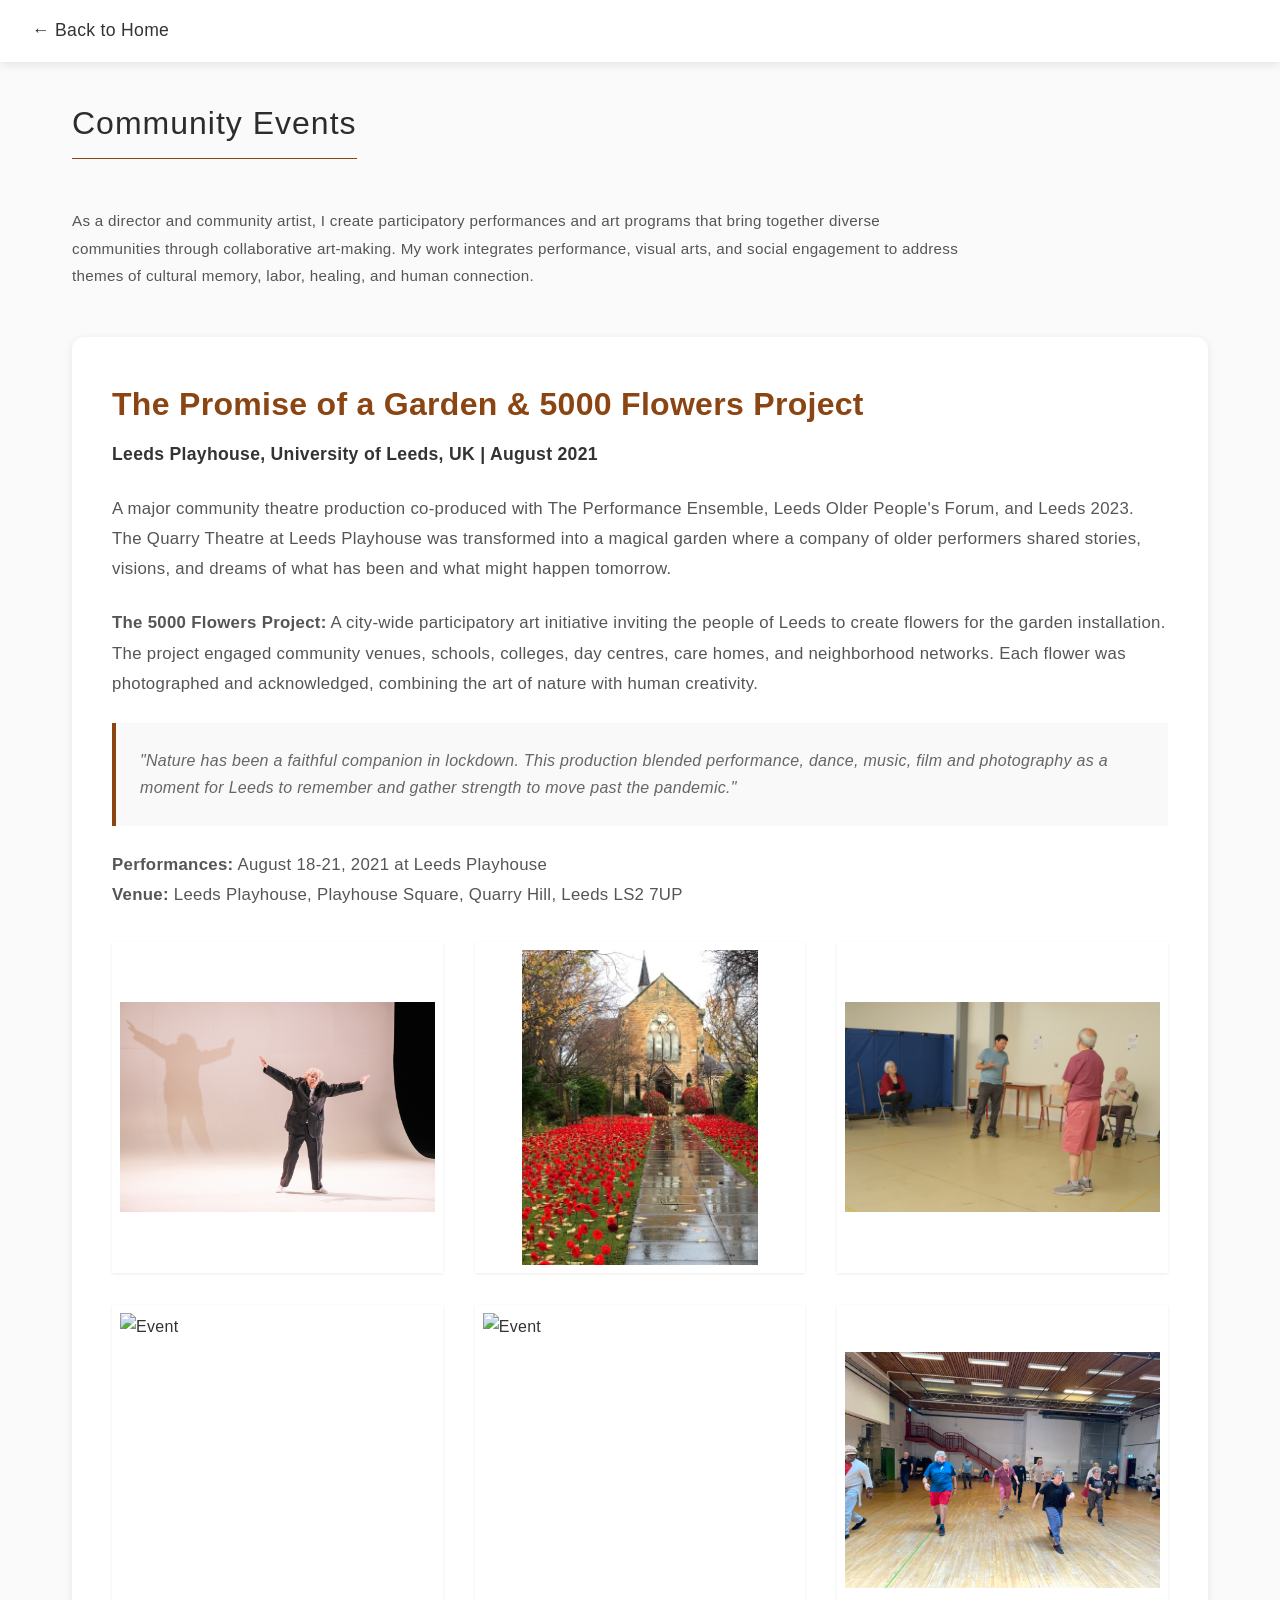
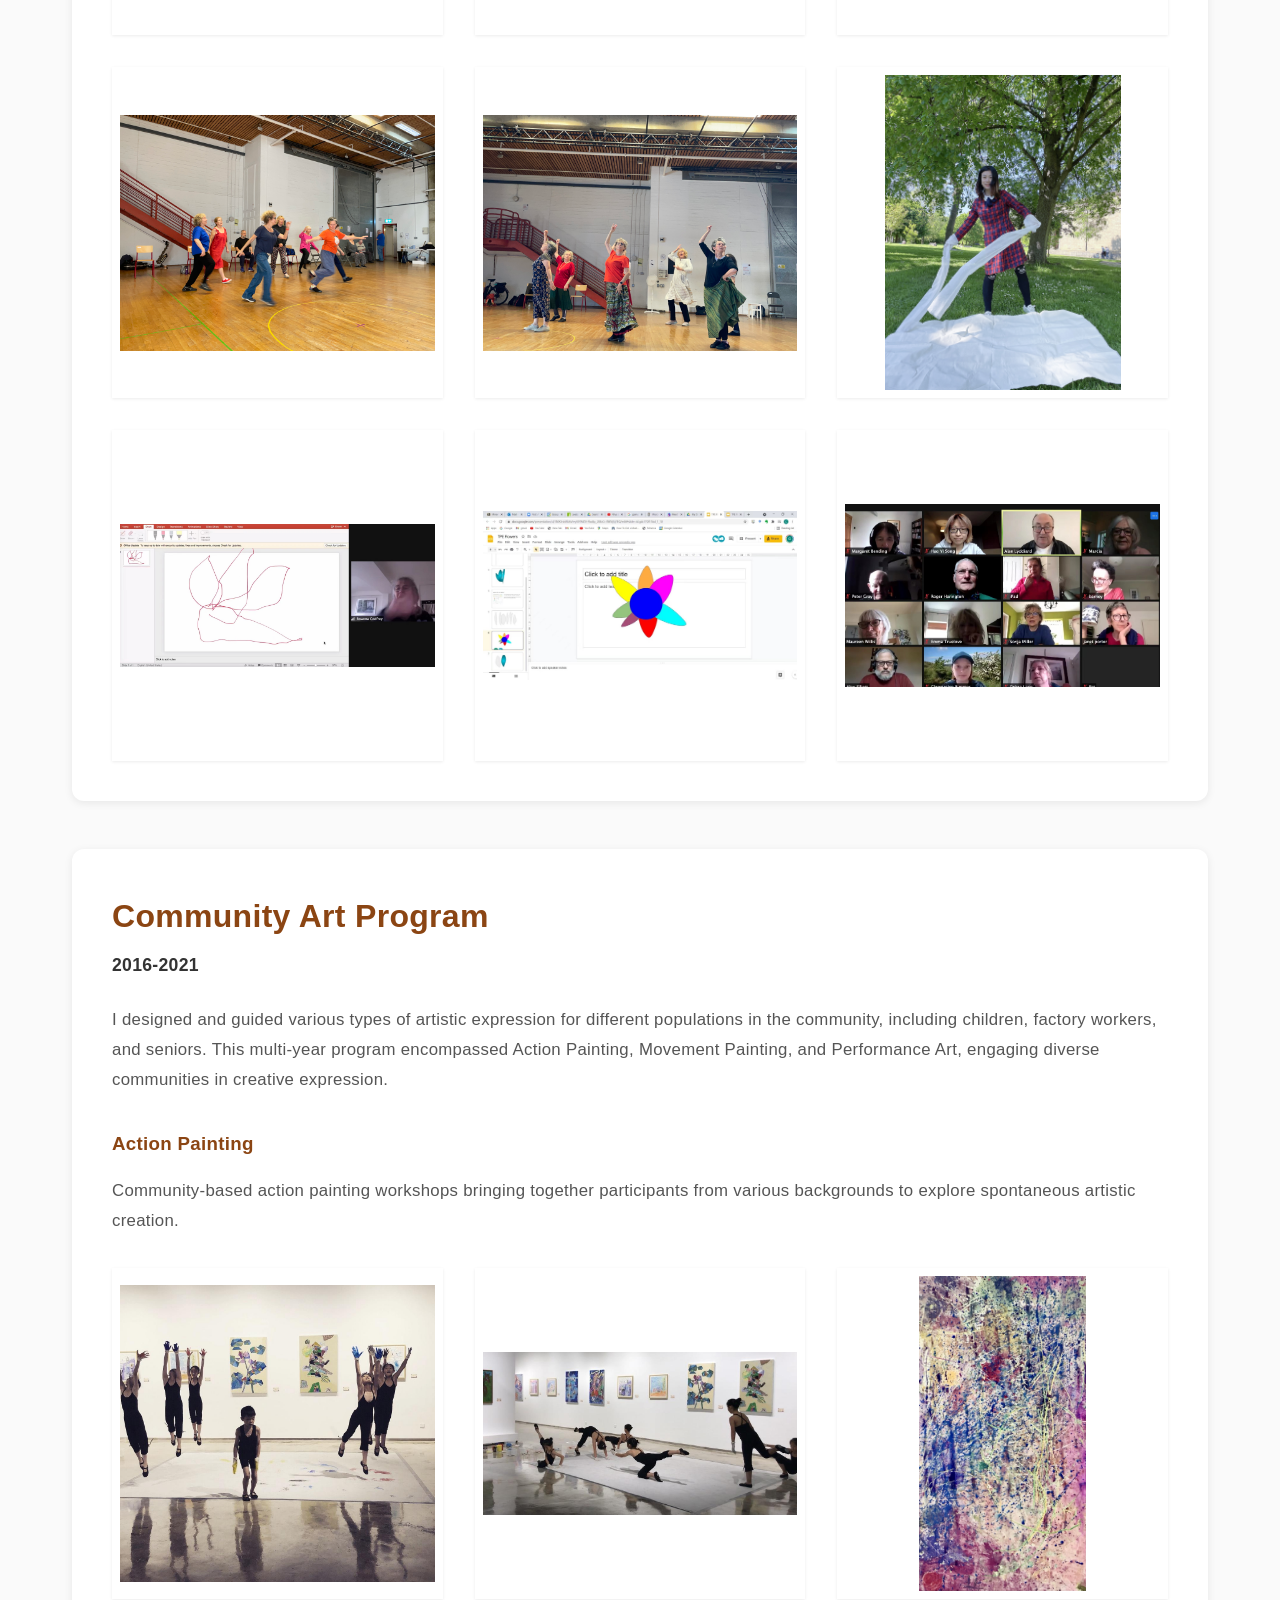
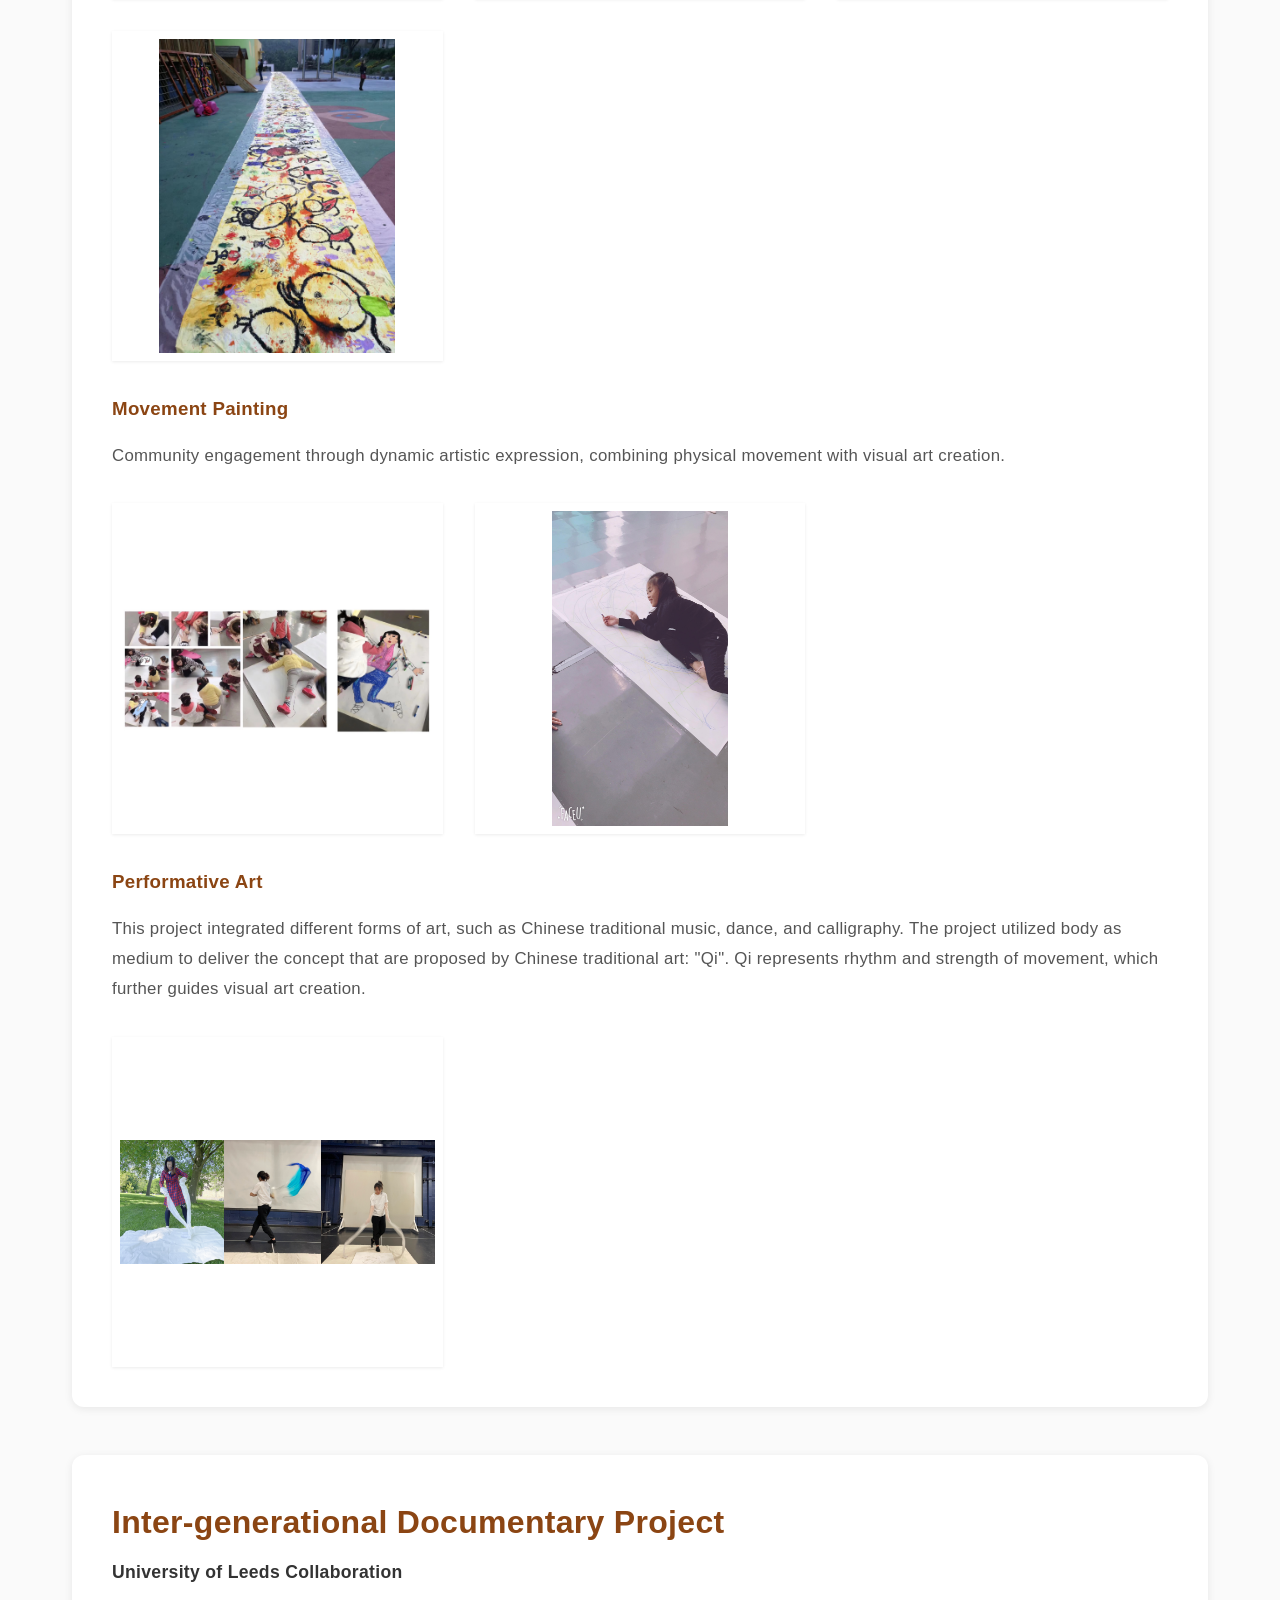
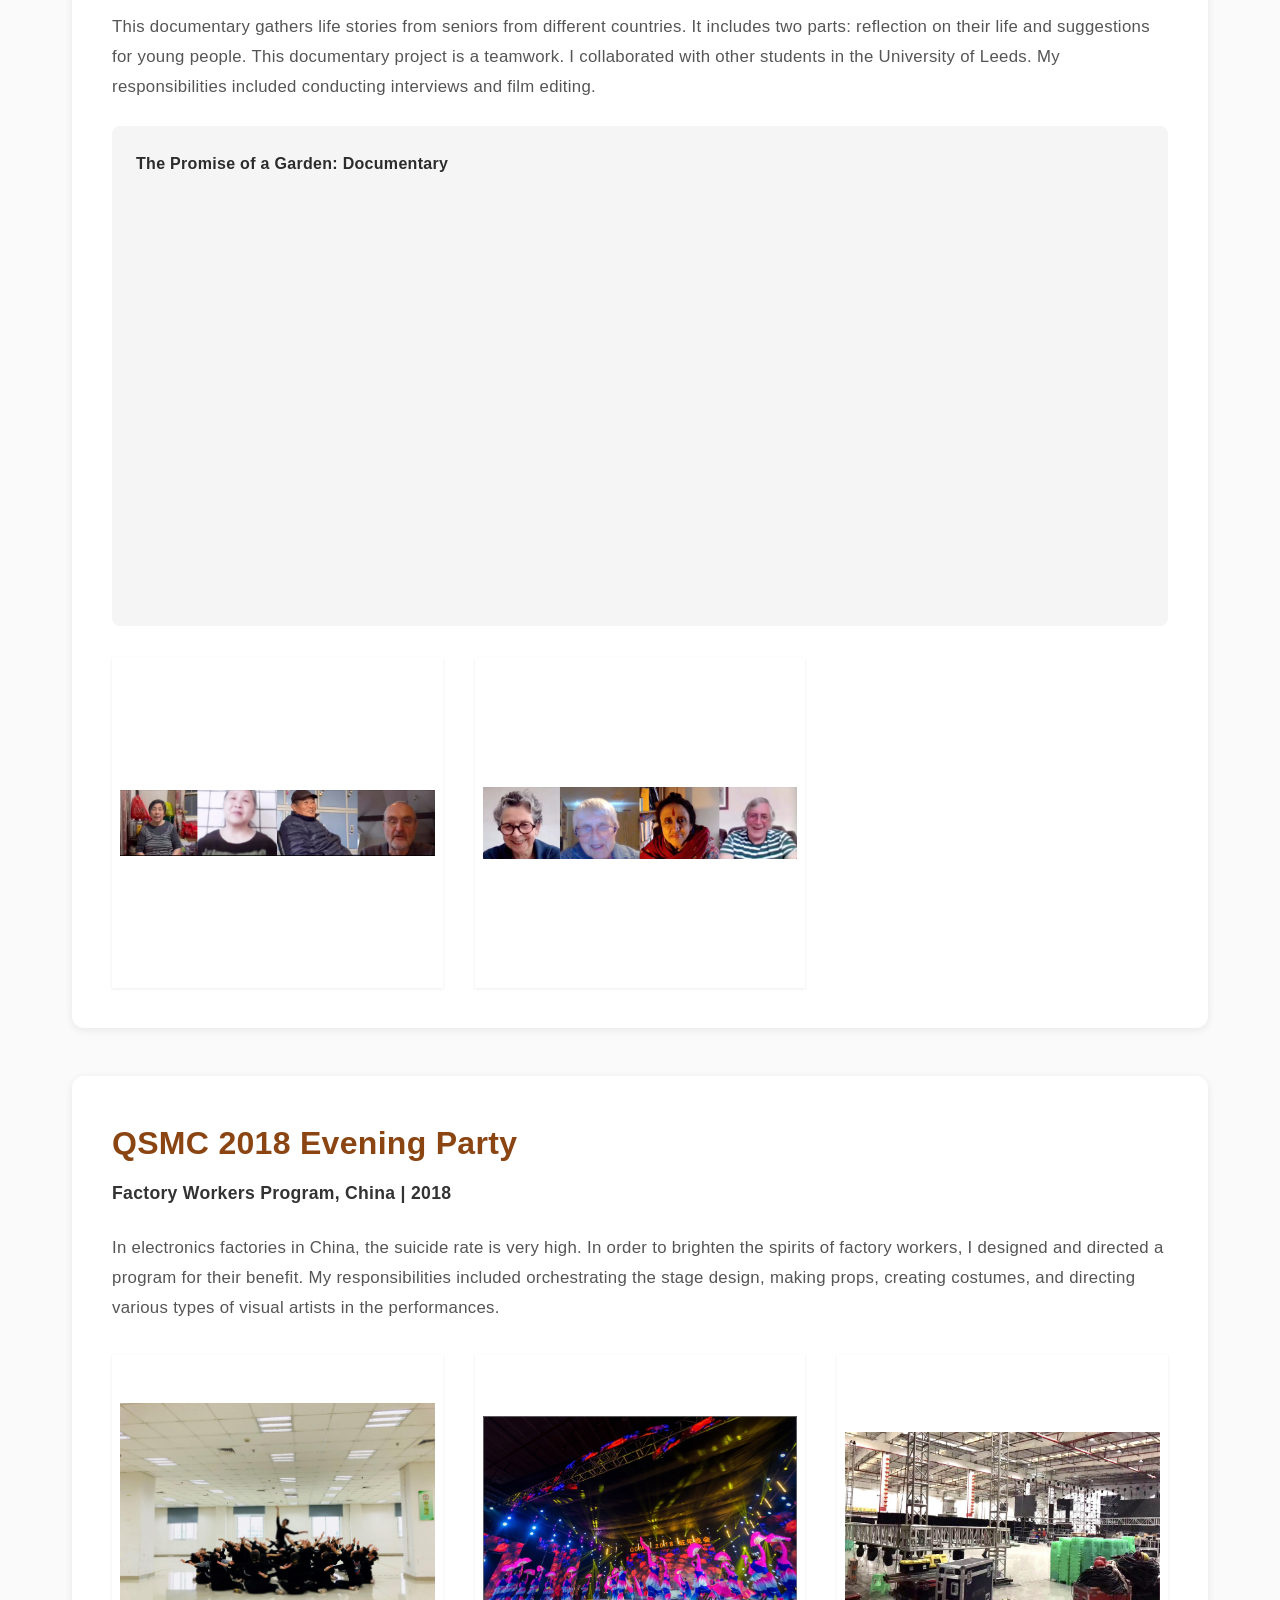
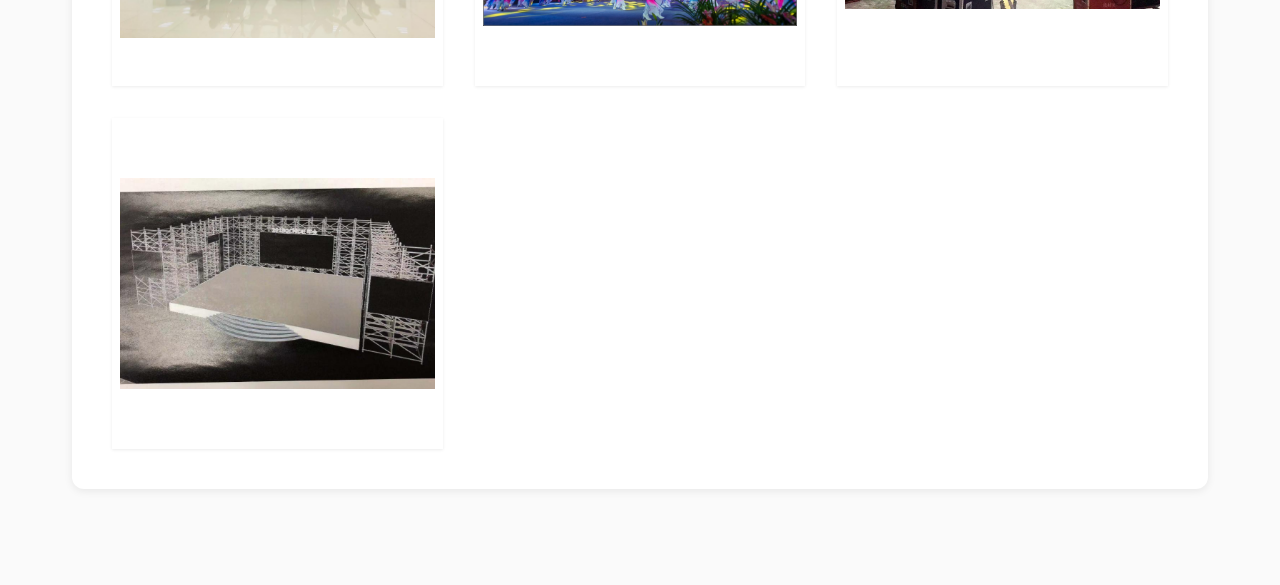
==== community-events.html @ e284ba6d "Major portfolio restructure with refined typography and enhanced content Portfolio Restructure: - Sp" ====
<!DOCTYPE html>
<html lang="en">
<head>
    <meta charset="UTF-8">
    <meta name="viewport" content="width=device-width, initial-scale=1.0">
    <title>Community Events - Haoyi Song</title>
    <link rel="stylesheet" href="styles-detail.css">
    <style>
        /* Override default styles for community events */
        .gallery-grid .artwork-card {
            border-radius: 0;
            box-shadow: 0 1px 3px rgba(0,0,0,0.08);
        }

        .gallery-grid .artwork-card img {
            width: 100%;
            height: auto;
            aspect-ratio: 1;
            object-fit: contain;
            background: white;
            padding: 0.5rem;
        }

        .gallery-grid .artwork-info {
            display: none;
        }

        .event-card {
            background: white;
            padding: 2.5rem;
            margin-bottom: 3rem;
            border-radius: 12px;
            box-shadow: 0 2px 8px rgba(0,0,0,0.08);
            transition: box-shadow 0.3s ease;
        }

        .event-card:hover {
            box-shadow: 0 4px 16px rgba(0,0,0,0.12);
        }

        .event-title {
            color: #8b4513;
            font-size: 2rem;
            margin-bottom: 0.5rem;
        }

        .event-meta {
            font-weight: 600;
            color: #333;
            margin-bottom: 1.5rem;
            font-size: 1.1rem;
        }

        .event-description {
            line-height: 1.8;
            color: #555;
            margin-bottom: 1.5rem;
            font-size: 1.05rem;
        }

        .event-quote {
            font-style: italic;
            background: #f9f9f9;
            padding: 1.5rem;
            border-left: 4px solid #8b4513;
            margin: 1.5rem 0;
            color: #666;
        }

        .video-wrapper {
            background: #f5f5f5;
            padding: 1.5rem;
            border-radius: 8px;
            margin: 1.5rem 0;
        }

        .video-wrapper h4 {
            margin-bottom: 1rem;
            color: #2c2c2c;
        }

        .video-wrapper iframe {
            width: 100%;
            height: 400px;
            border-radius: 4px;
        }

        @media (max-width: 768px) {
            .video-wrapper iframe {
                height: 300px;
            }
        }
    </style>
</head>
<body>
    <nav>
        <a href="index.html" class="back-link">← Back to Home</a>
    </nav>

    <div class="detail-page">
        <h1>Community Events</h1>
        <p class="series-description">
            As a director and community artist, I create participatory performances and art programs that bring together diverse communities through collaborative art-making.
            My work integrates performance, visual arts, and social engagement to address themes of cultural memory, labor, healing, and human connection.
        </p>

        <!-- The Promise of a Garden & 5000 Flowers Project -->
        <div class="event-card">
            <h2 class="event-title">The Promise of a Garden & 5000 Flowers Project</h2>
            <p class="event-meta">Leeds Playhouse, University of Leeds, UK | August 2021</p>

            <p class="event-description">
                A major community theatre production co-produced with The Performance Ensemble, Leeds Older People's Forum, and Leeds 2023.
                The Quarry Theatre at Leeds Playhouse was transformed into a magical garden where a company of older performers shared stories, visions, and dreams of what has been and what might happen tomorrow.
            </p>

            <p class="event-description">
                <strong>The 5000 Flowers Project:</strong> A city-wide participatory art initiative inviting the people of Leeds to create flowers for the garden installation.
                The project engaged community venues, schools, colleges, day centres, care homes, and neighborhood networks. Each flower was photographed and acknowledged, combining the art of nature with human creativity.
            </p>

            <div class="event-quote">
                "Nature has been a faithful companion in lockdown. This production blended performance, dance, music, film and photography as a moment for Leeds to remember and gather strength to move past the pandemic."
            </div>

            <p class="event-description">
                <strong>Performances:</strong> August 18-21, 2021 at Leeds Playhouse<br>
                <strong>Venue:</strong> Leeds Playhouse, Playhouse Square, Quarry Hill, Leeds LS2 7UP
            </p>

            <div class="gallery-grid">
                <div class="artwork-card">
                    <img src="data/Directed Events/Garden 2021 - Ben Pugh - XT4A1573.jpg" alt="Garden Event">
                    <div class="artwork-info">
                        <h4>Garden Performance</h4>
                        <p>2021</p>
                    </div>
                </div>
                <div class="artwork-card">
                    <img src="data/Directed Events/Sally - Poppy 1.jpg" alt="Performance">
                    <div class="artwork-info">
                        <h4>Performance Scene</h4>
                        <p>2021</p>
                    </div>
                </div>
                <div class="artwork-card">
                    <img src="data/Directed Events/IMG_3864.JPG" alt="Event">
                    <div class="artwork-info">
                        <h4>Event Setup</h4>
                        <p>Documentation</p>
                    </div>
                </div>
                <div class="artwork-card">
                    <img src="data/Directed Events/IMG_3917.JPG" alt="Event">
                    <div class="artwork-info">
                        <h4>Event</h4>
                        <p>Documentation</p>
                    </div>
                </div>
                <div class="artwork-card">
                    <img src="data/Directed Events/IMG_3918.JPG" alt="Event">
                    <div class="artwork-info">
                        <h4>Event</h4>
                        <p>Documentation</p>
                    </div>
                </div>
                <div class="artwork-card">
                    <img src="data/Directed Events/IMG_3959.JPG" alt="Event">
                    <div class="artwork-info">
                        <h4>Event</h4>
                        <p>Documentation</p>
                    </div>
                </div>
                <div class="artwork-card">
                    <img src="data/Directed Events/IMG_4803.JPG" alt="Event">
                    <div class="artwork-info">
                        <h4>Event</h4>
                        <p>Documentation</p>
                    </div>
                </div>
                <div class="artwork-card">
                    <img src="data/Directed Events/IMG_6148.JPG" alt="Event">
                    <div class="artwork-info">
                        <h4>Event</h4>
                        <p>Documentation</p>
                    </div>
                </div>
                <div class="artwork-card">
                    <img src="data/Directed Events/IMG_8788.JPG" alt="Event">
                    <div class="artwork-info">
                        <h4>Event</h4>
                        <p>Documentation</p>
                    </div>
                </div>
                <div class="artwork-card">
                    <img src="data/Directed Events/IMG_9154.JPG" alt="Event">
                    <div class="artwork-info">
                        <h4>Event</h4>
                        <p>Documentation</p>
                    </div>
                </div>
                <div class="artwork-card">
                    <img src="data/Directed Events/IMG_9155.JPG" alt="Event">
                    <div class="artwork-info">
                        <h4>Event</h4>
                        <p>Documentation</p>
                    </div>
                </div>
                <div class="artwork-card">
                    <img src="data/Directed Events/IMG_9156.JPG" alt="Event">
                    <div class="artwork-info">
                        <h4>Event</h4>
                        <p>Documentation</p>
                    </div>
                </div>
            </div>
        </div>

        <!-- Community Art Program 2016-2021 -->
        <div class="event-card">
            <h2 class="event-title">Community Art Program</h2>
            <p class="event-meta">2016-2021</p>

            <p class="event-description">
                I designed and guided various types of artistic expression for different populations in the community, including children, factory workers, and seniors.
                This multi-year program encompassed Action Painting, Movement Painting, and Performance Art, engaging diverse communities in creative expression.
            </p>

            <h3 style="color: #8b4513; margin-top: 2rem; margin-bottom: 1rem;">Action Painting</h3>
            <p class="event-description">
                Community-based action painting workshops bringing together participants from various backgrounds to explore spontaneous artistic creation.
            </p>

            <div class="gallery-grid">
                <div class="artwork-card">
                    <img src="data/Haoyi_art_works/pptx_extracted/ppt/media/image5.jpg" alt="Action Painting">
                    <div class="artwork-info">
                        <h4>Action Painting Workshop</h4>
                        <p>Community Art Program</p>
                    </div>
                </div>
                <div class="artwork-card">
                    <img src="data/Haoyi_art_works/pptx_extracted/ppt/media/image6.jpg" alt="Action Painting">
                    <div class="artwork-info">
                        <h4>Action Painting Session</h4>
                        <p>Community Art Program</p>
                    </div>
                </div>
                <div class="artwork-card">
                    <img src="data/Haoyi_art_works/pptx_extracted/ppt/media/image15.jpg" alt="Action Painting">
                    <div class="artwork-info">
                        <h4>Outdoor Workshop</h4>
                        <p>Community Art Program</p>
                    </div>
                </div>
                <div class="artwork-card">
                    <img src="data/Haoyi_art_works/pptx_extracted/ppt/media/image18.png" alt="Action Painting">
                    <div class="artwork-info">
                        <h4>Community Gathering</h4>
                        <p>Community Art Program</p>
                    </div>
                </div>
            </div>

            <h3 style="color: #8b4513; margin-top: 2rem; margin-bottom: 1rem;">Movement Painting</h3>
            <p class="event-description">
                Community engagement through dynamic artistic expression, combining physical movement with visual art creation.
            </p>

            <div class="gallery-grid">
                <div class="artwork-card">
                    <img src="data/Haoyi_art_works/pptx_extracted/ppt/media/image14.jpg" alt="Movement Painting">
                    <div class="artwork-info">
                        <h4>Movement Painting</h4>
                        <p>Community Art Program</p>
                    </div>
                </div>
                <div class="artwork-card">
                    <img src="data/Haoyi_art_works/pptx_extracted/ppt/media/image40.jpg" alt="Movement Painting">
                    <div class="artwork-info">
                        <h4>Movement Painting Session</h4>
                        <p>Community Art Program</p>
                    </div>
                </div>
            </div>

            <h3 style="color: #8b4513; margin-top: 2rem; margin-bottom: 1rem;">Performative Art</h3>
            <p class="event-description">
                This project integrated different forms of art, such as Chinese traditional music, dance, and calligraphy.
                The project utilized body as medium to deliver the concept that are proposed by Chinese traditional art: "Qi".
                Qi represents rhythm and strength of movement, which further guides visual art creation.
            </p>

            <div class="gallery-grid">
                <div class="artwork-card">
                    <img src="data/Haoyi_art_works/pptx_extracted/ppt/media/image28.png" alt="Performance Art">
                    <div class="artwork-info">
                        <h4>Performative Art</h4>
                        <p>Community Art Program</p>
                    </div>
                </div>
            </div>
        </div>

        <!-- Inter-generational Documentary Project -->
        <div class="event-card">
            <h2 class="event-title">Inter-generational Documentary Project</h2>
            <p class="event-meta">University of Leeds Collaboration</p>

            <p class="event-description">
                This documentary gathers life stories from seniors from different countries. It includes two parts: reflection on their life and suggestions for young people.
                This documentary project is a teamwork. I collaborated with other students in the University of Leeds. My responsibilities included conducting interviews and film editing.
            </p>

            <div class="video-wrapper">
                <h4>The Promise of a Garden: Documentary</h4>
                <iframe
                    src="https://www.youtube.com/embed/id-UrcJlaK4"
                    title="Inter-generational Documentary"
                    frameborder="0"
                    allow="accelerometer; autoplay; clipboard-write; encrypted-media; gyroscope; picture-in-picture"
                    allowfullscreen>
                </iframe>
            </div>

            <div class="gallery-grid">
                <div class="artwork-card">
                    <img src="data/Haoyi_art_works/pptx_extracted/ppt/media/image19.png" alt="Documentary Interview">
                    <div class="artwork-info">
                        <h4>Documentary Interview</h4>
                        <p>Inter-generational Project</p>
                    </div>
                </div>
                <div class="artwork-card">
                    <img src="data/Haoyi_art_works/pptx_extracted/ppt/media/image20.png" alt="Documentary Interview">
                    <div class="artwork-info">
                        <h4>Documentary Interview</h4>
                        <p>Inter-generational Project</p>
                    </div>
                </div>
            </div>
        </div>

        <!-- QSMC 2018 Evening Party -->
        <div class="event-card">
            <h2 class="event-title">QSMC 2018 Evening Party</h2>
            <p class="event-meta">Factory Workers Program, China | 2018</p>

            <p class="event-description">
                In electronics factories in China, the suicide rate is very high. In order to brighten the spirits of factory workers, I designed and directed a program for their benefit.
                My responsibilities included orchestrating the stage design, making props, creating costumes, and directing various types of visual artists in the performances.
            </p>

            <div class="gallery-grid">
                <div class="artwork-card">
                    <img src="data/Haoyi_art_works/pptx_extracted/ppt/media/image38.png" alt="QSMC 2018">
                    <div class="artwork-info">
                        <h4>Stage Design</h4>
                        <p>QSMC 2018</p>
                    </div>
                </div>
                <div class="artwork-card">
                    <img src="data/Haoyi_art_works/pptx_extracted/ppt/media/image36.png" alt="QSMC 2018">
                    <div class="artwork-info">
                        <h4>Performance Direction</h4>
                        <p>QSMC 2018</p>
                    </div>
                </div>
                <div class="artwork-card">
                    <img src="data/Haoyi_art_works/pptx_extracted/ppt/media/image35.jpg" alt="QSMC 2018">
                    <div class="artwork-info">
                        <h4>Evening Party</h4>
                        <p>QSMC 2018</p>
                    </div>
                </div>
                <div class="artwork-card">
                    <img src="data/Haoyi_art_works/pptx_extracted/ppt/media/image31.png" alt="QSMC 2018">
                    <div class="artwork-info">
                        <h4>Performance</h4>
                        <p>QSMC 2018</p>
                    </div>
                </div>
            </div>
        </div>
    </div>

    <!-- Lightbox -->
    <div class="lightbox" id="lightbox">
        <span class="lightbox-close">&times;</span>
        <img class="lightbox-content" src="" alt="">
    </div>

    <script src="lightbox.js"></script>
</body>
</html>
---- styles-detail.css ----
* {
    margin: 0;
    padding: 0;
    box-sizing: border-box;
}

body {
    font-family: 'Helvetica Neue', 'Arial', sans-serif;
    font-weight: 300;
    line-height: 1.7;
    color: #333;
    background-color: #fafafa;
    letter-spacing: 0.3px;
}

nav {
    position: fixed;
    top: 0;
    width: 100%;
    background-color: rgba(255, 255, 255, 0.95);
    box-shadow: 0 2px 10px rgba(0,0,0,0.1);
    z-index: 1000;
    padding: 1rem 2rem;
}

.back-link {
    text-decoration: none;
    color: #333;
    font-weight: 500;
    transition: color 0.3s;
    font-size: 1.1rem;
}

.back-link:hover {
    color: #8b4513;
}

.detail-page {
    max-width: 1200px;
    margin: 0 auto;
    padding: 6rem 2rem 3rem;
}

h1 {
    font-size: 2rem;
    font-weight: 300;
    margin-bottom: 1rem;
    color: #2c2c2c;
    border-bottom: 1px solid #8b4513;
    padding-bottom: 0.5rem;
    display: inline-block;
    letter-spacing: 1px;
}

.series-description {
    font-size: 0.95rem;
    font-weight: 300;
    line-height: 1.8;
    color: #555;
    margin: 2rem 0 3rem;
    max-width: 900px;
    letter-spacing: 0.3px;
}

.gallery-grid {
    display: grid;
    grid-template-columns: repeat(auto-fill, minmax(300px, 1fr));
    gap: 2rem;
    margin-top: 2rem;
}

.artwork-card {
    background: white;
    border-radius: 8px;
    overflow: hidden;
    box-shadow: 0 4px 6px rgba(0,0,0,0.1);
    transition: transform 0.3s, box-shadow 0.3s;
}

.artwork-card:hover {
    transform: translateY(-5px);
    box-shadow: 0 8px 15px rgba(0,0,0,0.2);
}

.artwork-card img {
    width: 100%;
    height: 300px;
    object-fit: contain;
    display: block;
    cursor: pointer;
    transition: all 0.3s ease;
    background: #f5f5f5;
}

.artwork-card img:hover {
    opacity: 0.9;
}

.artwork-info {
    padding: 1.5rem;
}

.artwork-info h4 {
    margin-bottom: 0.5rem;
    color: #2c2c2c;
    font-size: 1rem;
    font-weight: 400;
    letter-spacing: 0.5px;
}

.artwork-info p {
    color: #666;
    font-size: 0.85rem;
    font-weight: 300;
    line-height: 1.6;
    letter-spacing: 0.3px;
}

/* Lightbox */
.lightbox {
    display: none;
    position: fixed;
    z-index: 9999;
    top: 0;
    left: 0;
    width: 100%;
    height: 100%;
    background-color: rgba(0, 0, 0, 0.95);
    justify-content: center;
    align-items: center;
}

.lightbox.active {
    display: flex;
}

.lightbox-content {
    max-width: 90%;
    max-height: 90%;
    object-fit: contain;
}

.lightbox-close {
    position: absolute;
    top: 20px;
    right: 40px;
    color: white;
    font-size: 40px;
    font-weight: bold;
    cursor: pointer;
    z-index: 10000;
}

.lightbox-close:hover {
    color: #ccc;
}

/* Responsive */
@media (max-width: 768px) {
    nav {
        padding: 1rem;
    }

    .detail-page {
        padding: 5rem 1rem 2rem;
    }

    h1 {
        font-size: 2rem;
    }

    .gallery-grid {
        grid-template-columns: 1fr;
    }
}
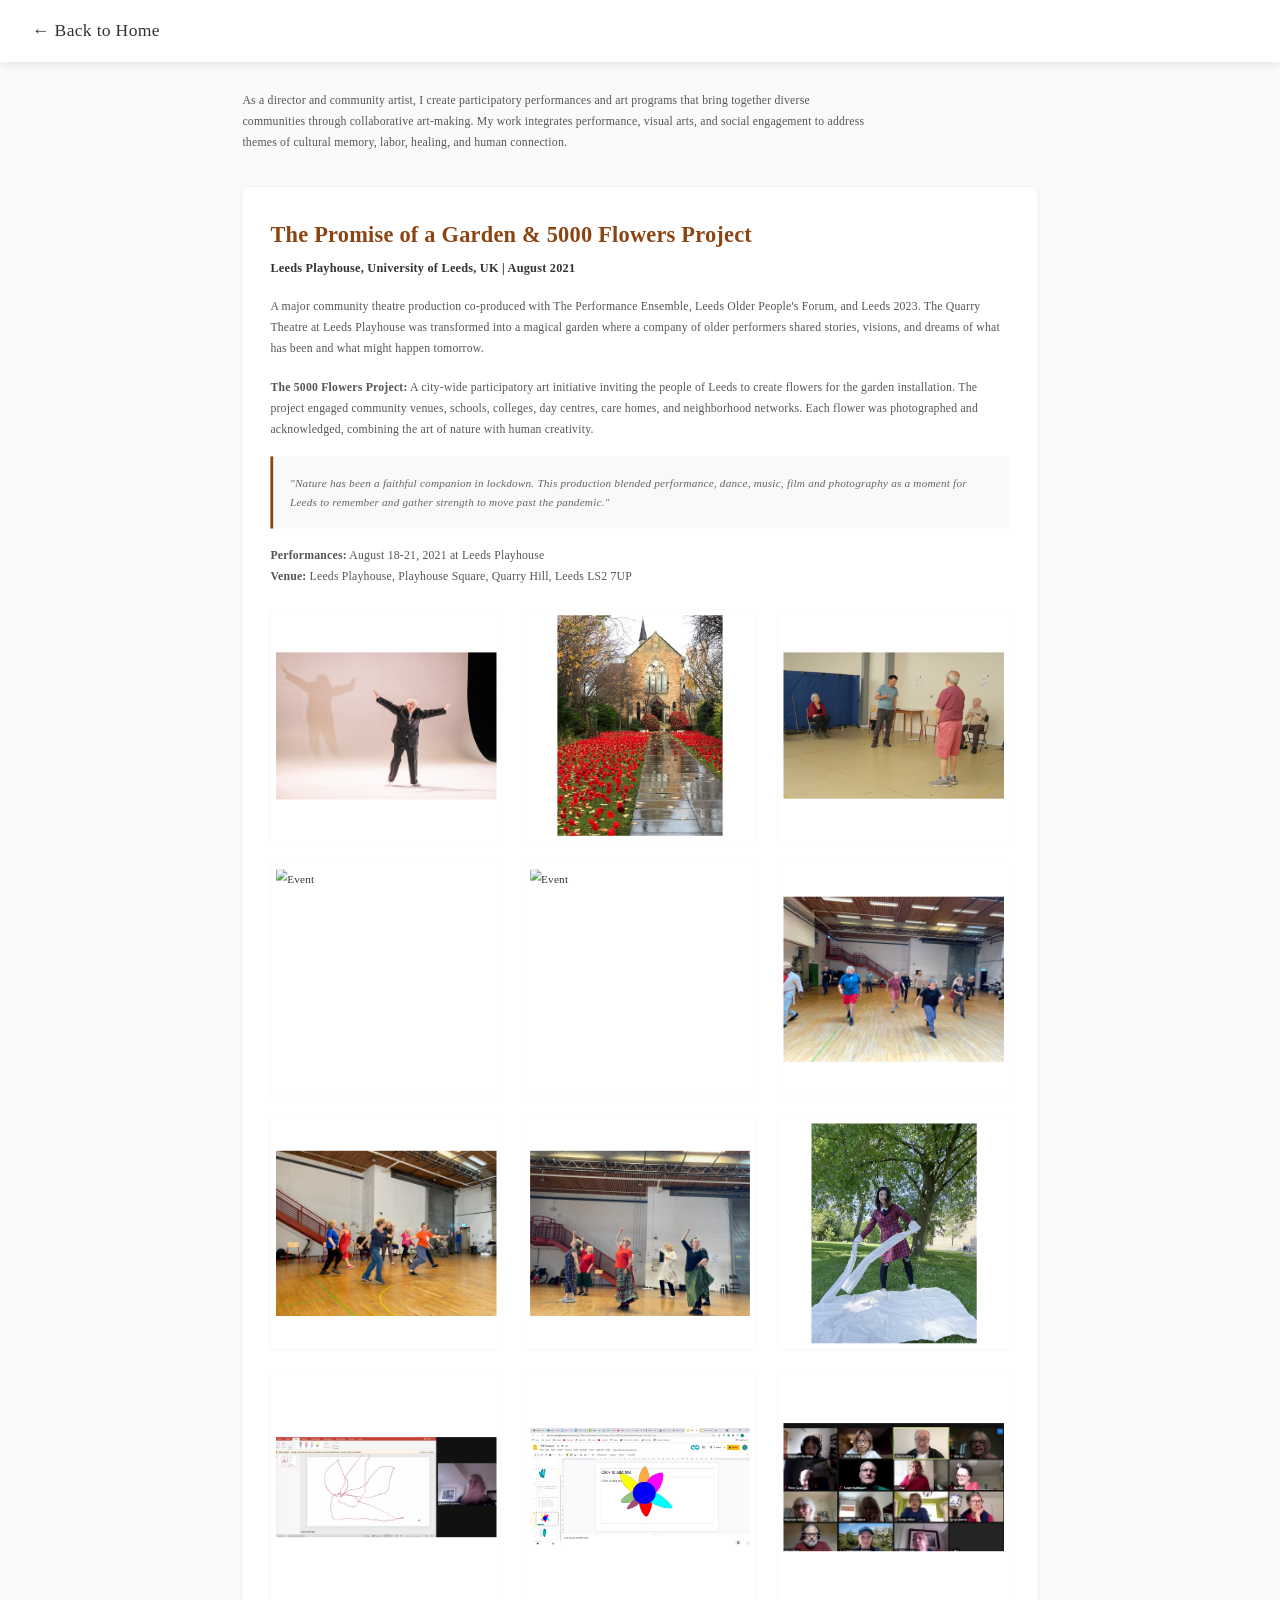
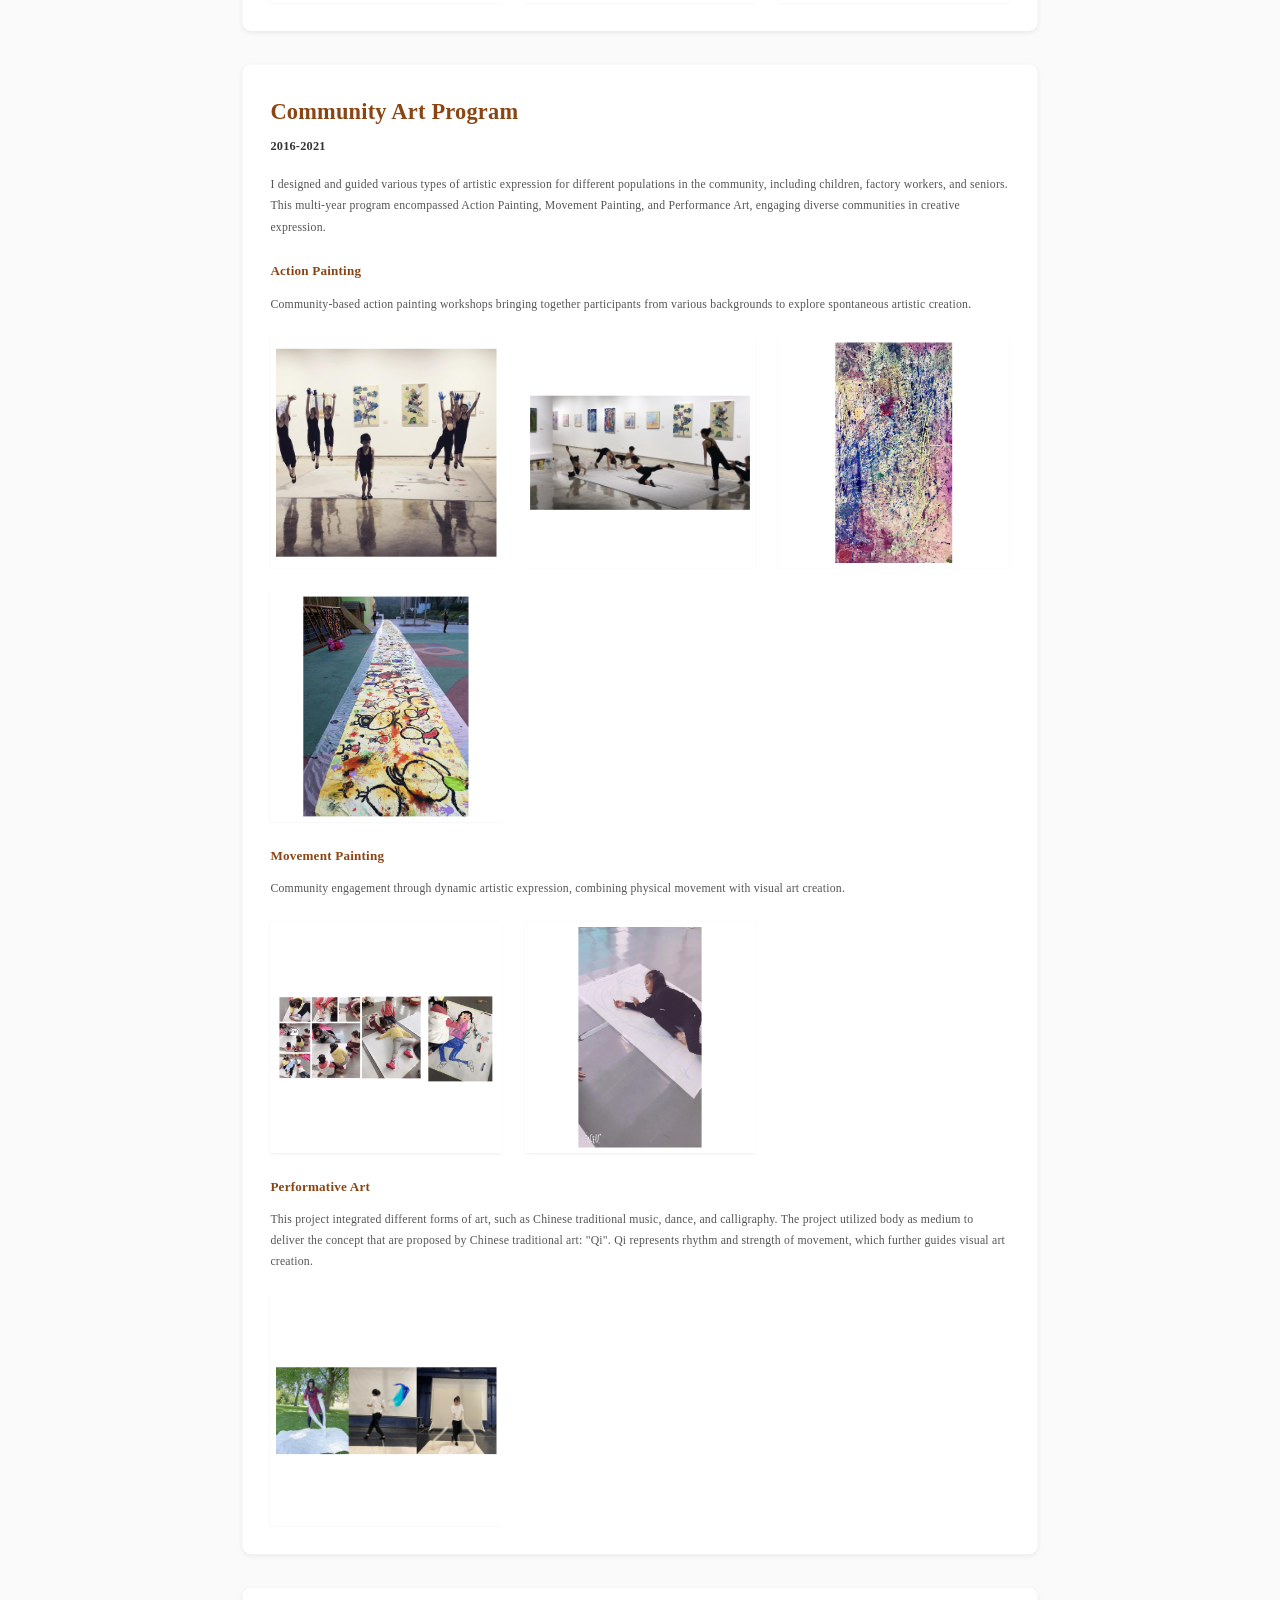
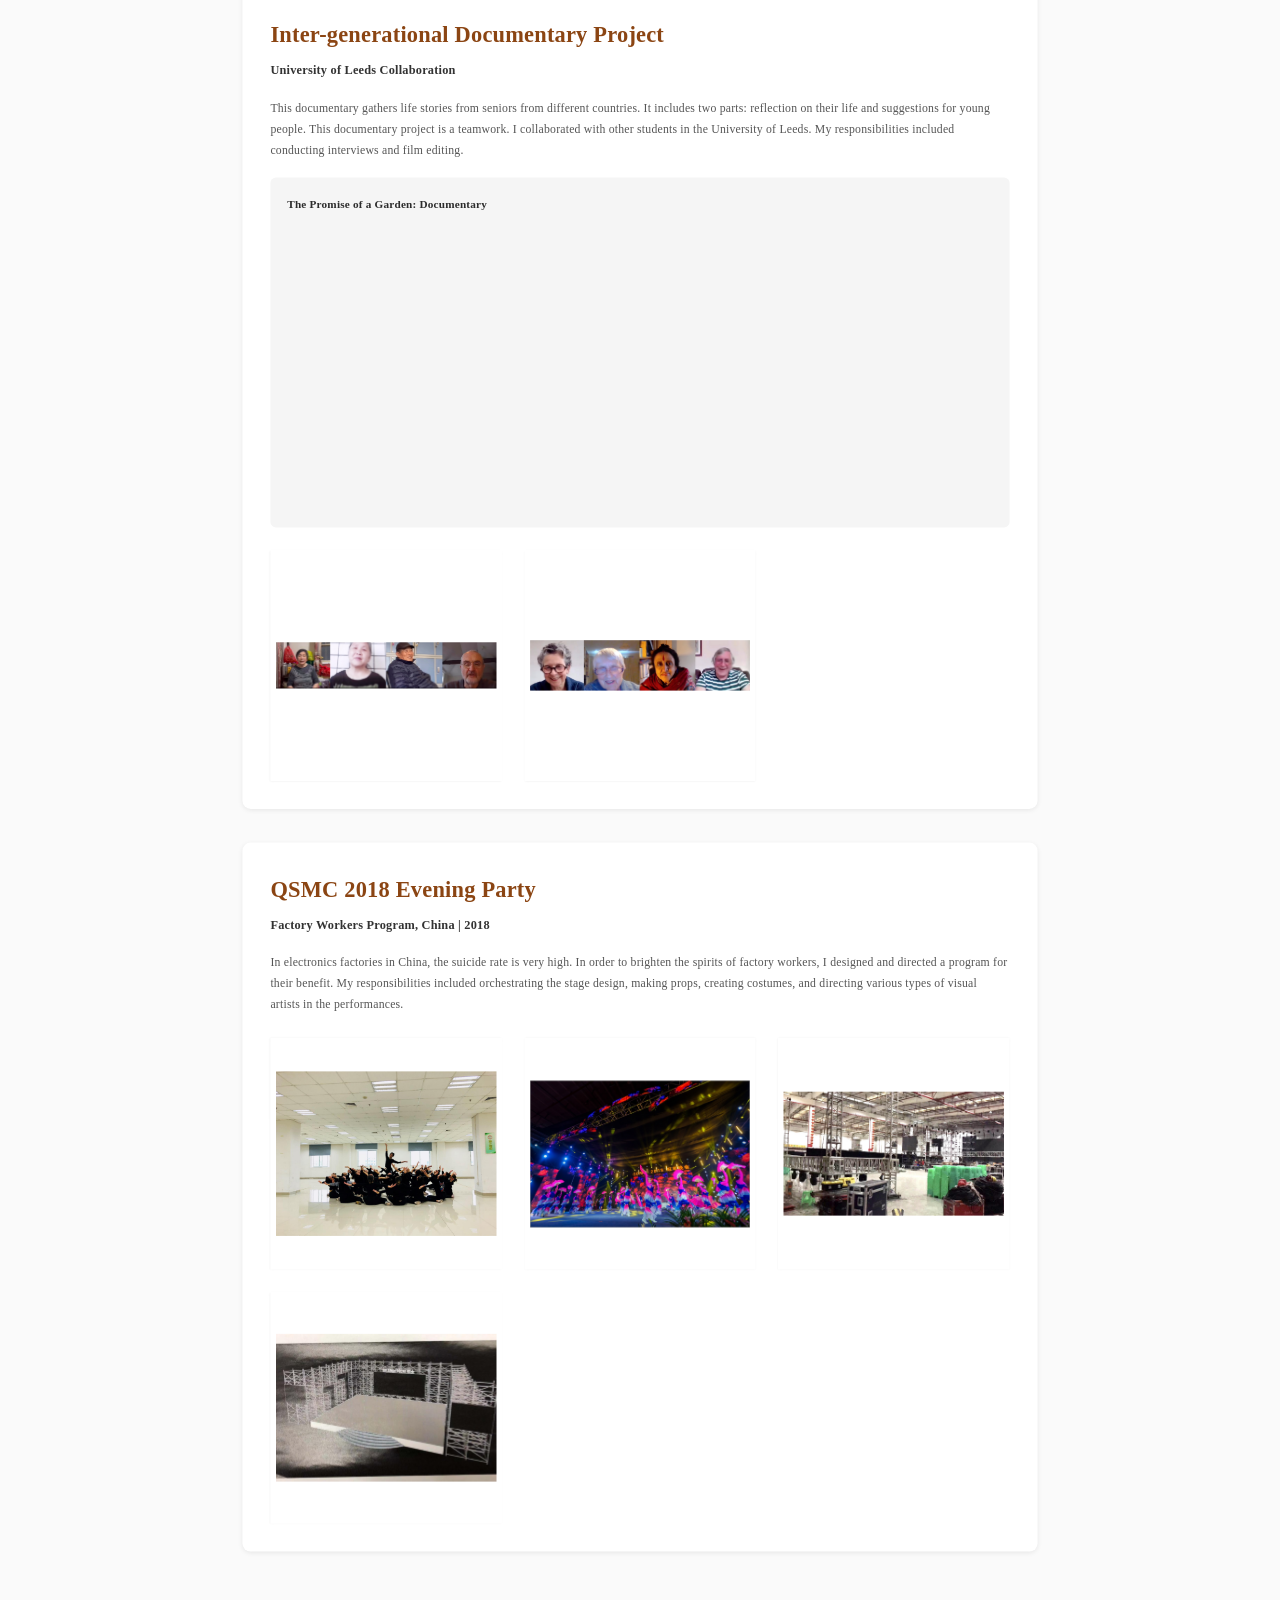
==== commit 2e4f32cd: "Refine typography, spacing, and spiritual space controls Home Page: - Single-spaced PhD subtitle (li" ====
--- a/community-events.html
+++ b/community-events.html
@@ -98,7 +98,6 @@
     </nav>
 
     <div class="detail-page">
-        <h1>Community Events</h1>
         <p class="series-description">
             As a director and community artist, I create participatory performances and art programs that bring together diverse communities through collaborative art-making.
             My work integrates performance, visual arts, and social engagement to address themes of cultural memory, labor, healing, and human connection.
--- a/styles-detail.css
+++ b/styles-detail.css
@@ -5,7 +5,7 @@
 }
 
 body {
-    font-family: 'Helvetica Neue', 'Arial', sans-serif;
+    font-family: 'Times New Roman', Times, serif;
     font-weight: 300;
     line-height: 1.7;
     color: #333;
@@ -39,10 +39,12 @@
     max-width: 1200px;
     margin: 0 auto;
     padding: 6rem 2rem 3rem;
+    transform: scale(0.7);
+    transform-origin: top center;
 }
 
 h1 {
-    font-size: 2rem;
+    font-size: 1rem;
     font-weight: 300;
     margin-bottom: 1rem;
     color: #2c2c2c;
@@ -53,7 +55,7 @@
 }
 
 .series-description {
-    font-size: 0.95rem;
+    font-size: 1.05rem;
     font-weight: 300;
     line-height: 1.8;
     color: #555;
@@ -71,7 +73,7 @@
 
 .artwork-card {
     background: white;
-    border-radius: 8px;
+    border-radius: 0;
     overflow: hidden;
     box-shadow: 0 4px 6px rgba(0,0,0,0.1);
     transition: transform 0.3s, box-shadow 0.3s;
@@ -103,14 +105,14 @@
 .artwork-info h4 {
     margin-bottom: 0.5rem;
     color: #2c2c2c;
-    font-size: 1rem;
+    font-size: 0.5rem;
     font-weight: 400;
     letter-spacing: 0.5px;
 }
 
 .artwork-info p {
     color: #666;
-    font-size: 0.85rem;
+    font-size: 0.425rem;
     font-weight: 300;
     line-height: 1.6;
     letter-spacing: 0.3px;
@@ -135,9 +137,10 @@
 }
 
 .lightbox-content {
-    max-width: 90%;
-    max-height: 90%;
+    max-width: 80%;
+    max-height: 80%;
     object-fit: contain;
+    padding: 3rem;
 }
 
 .lightbox-close {
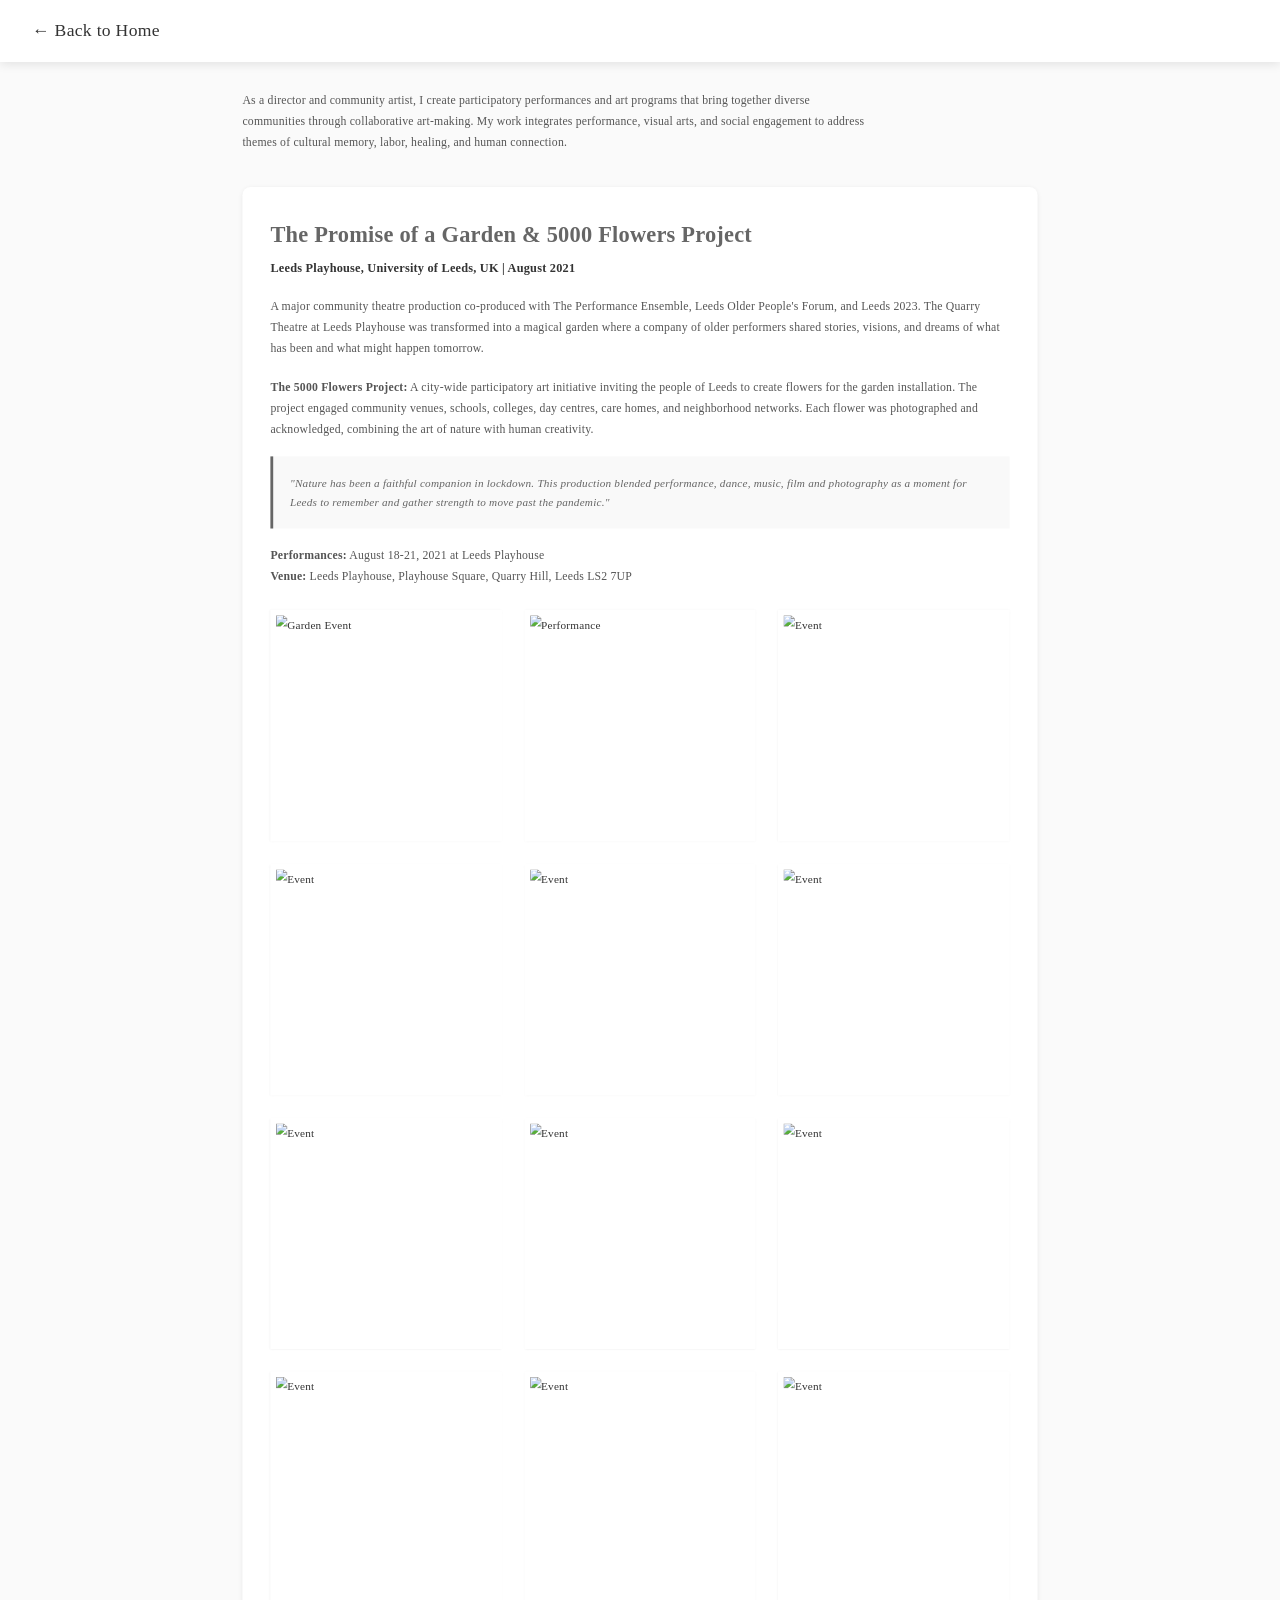
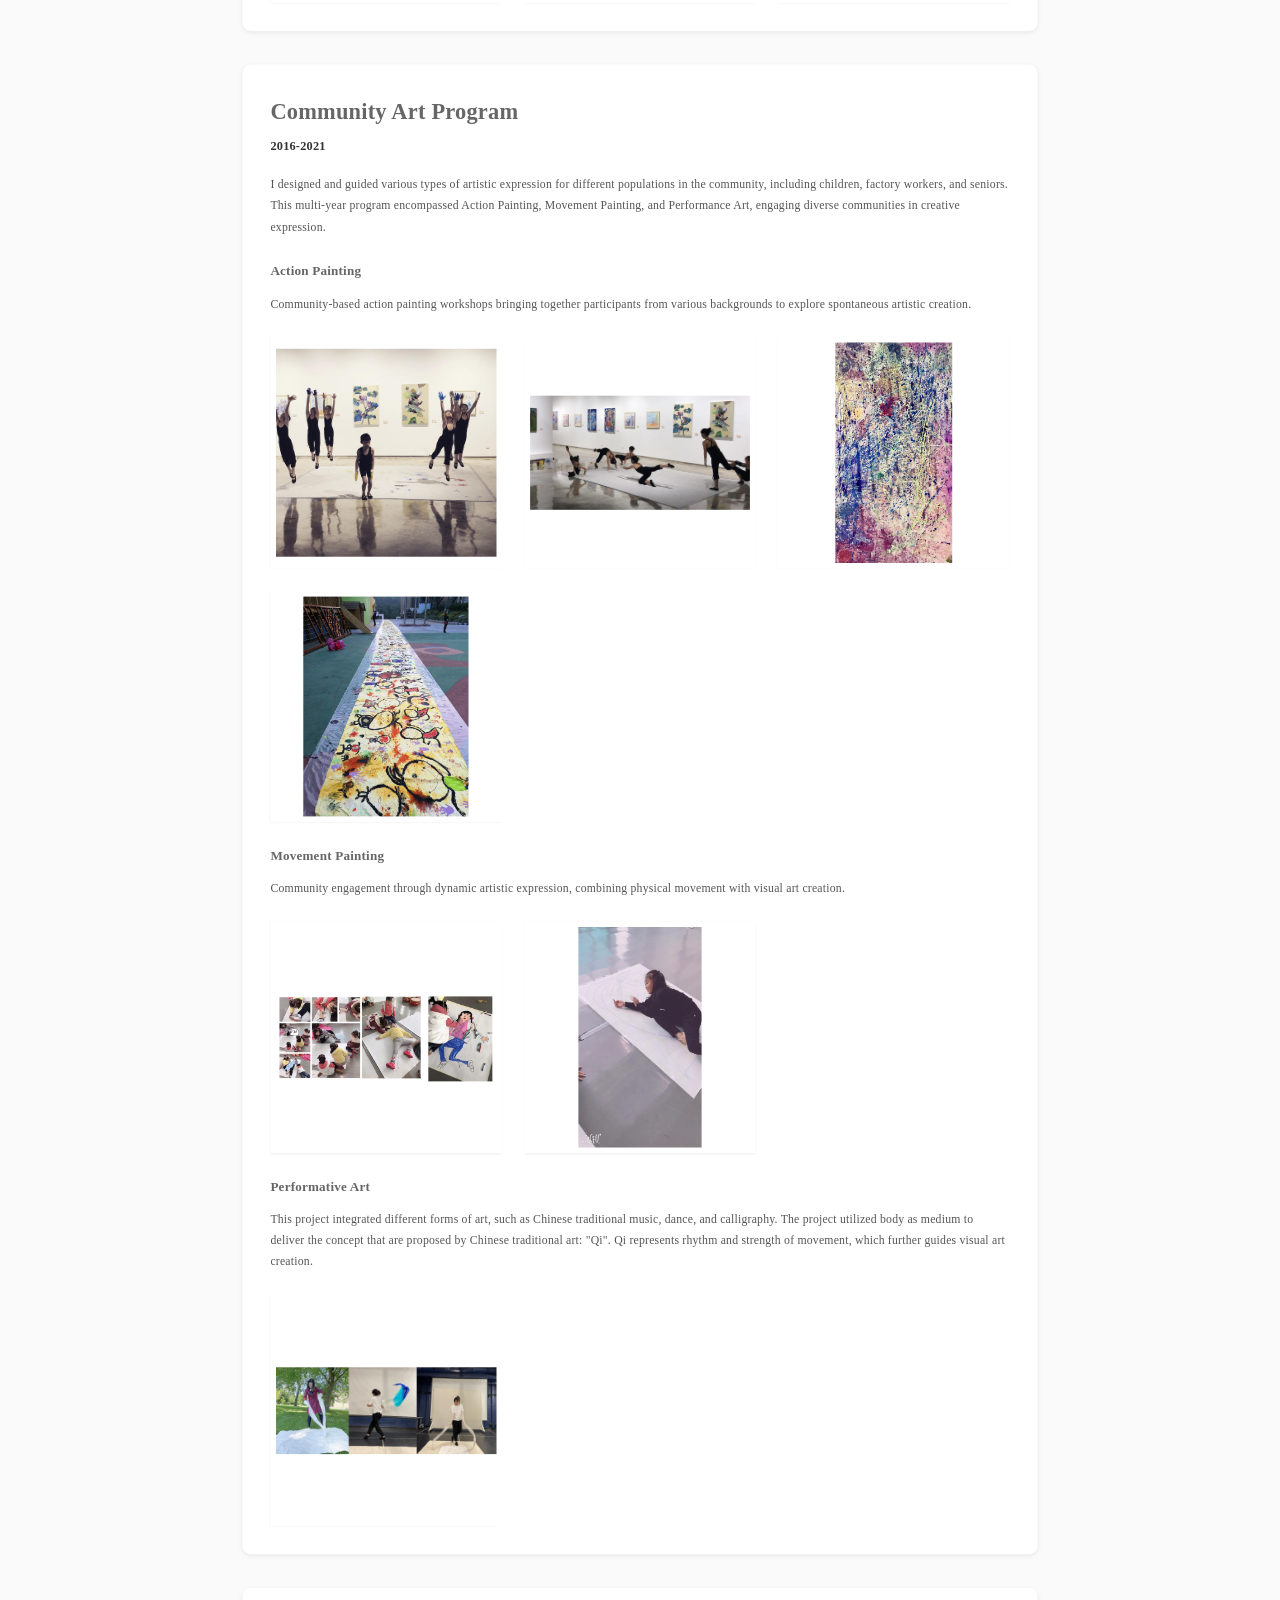
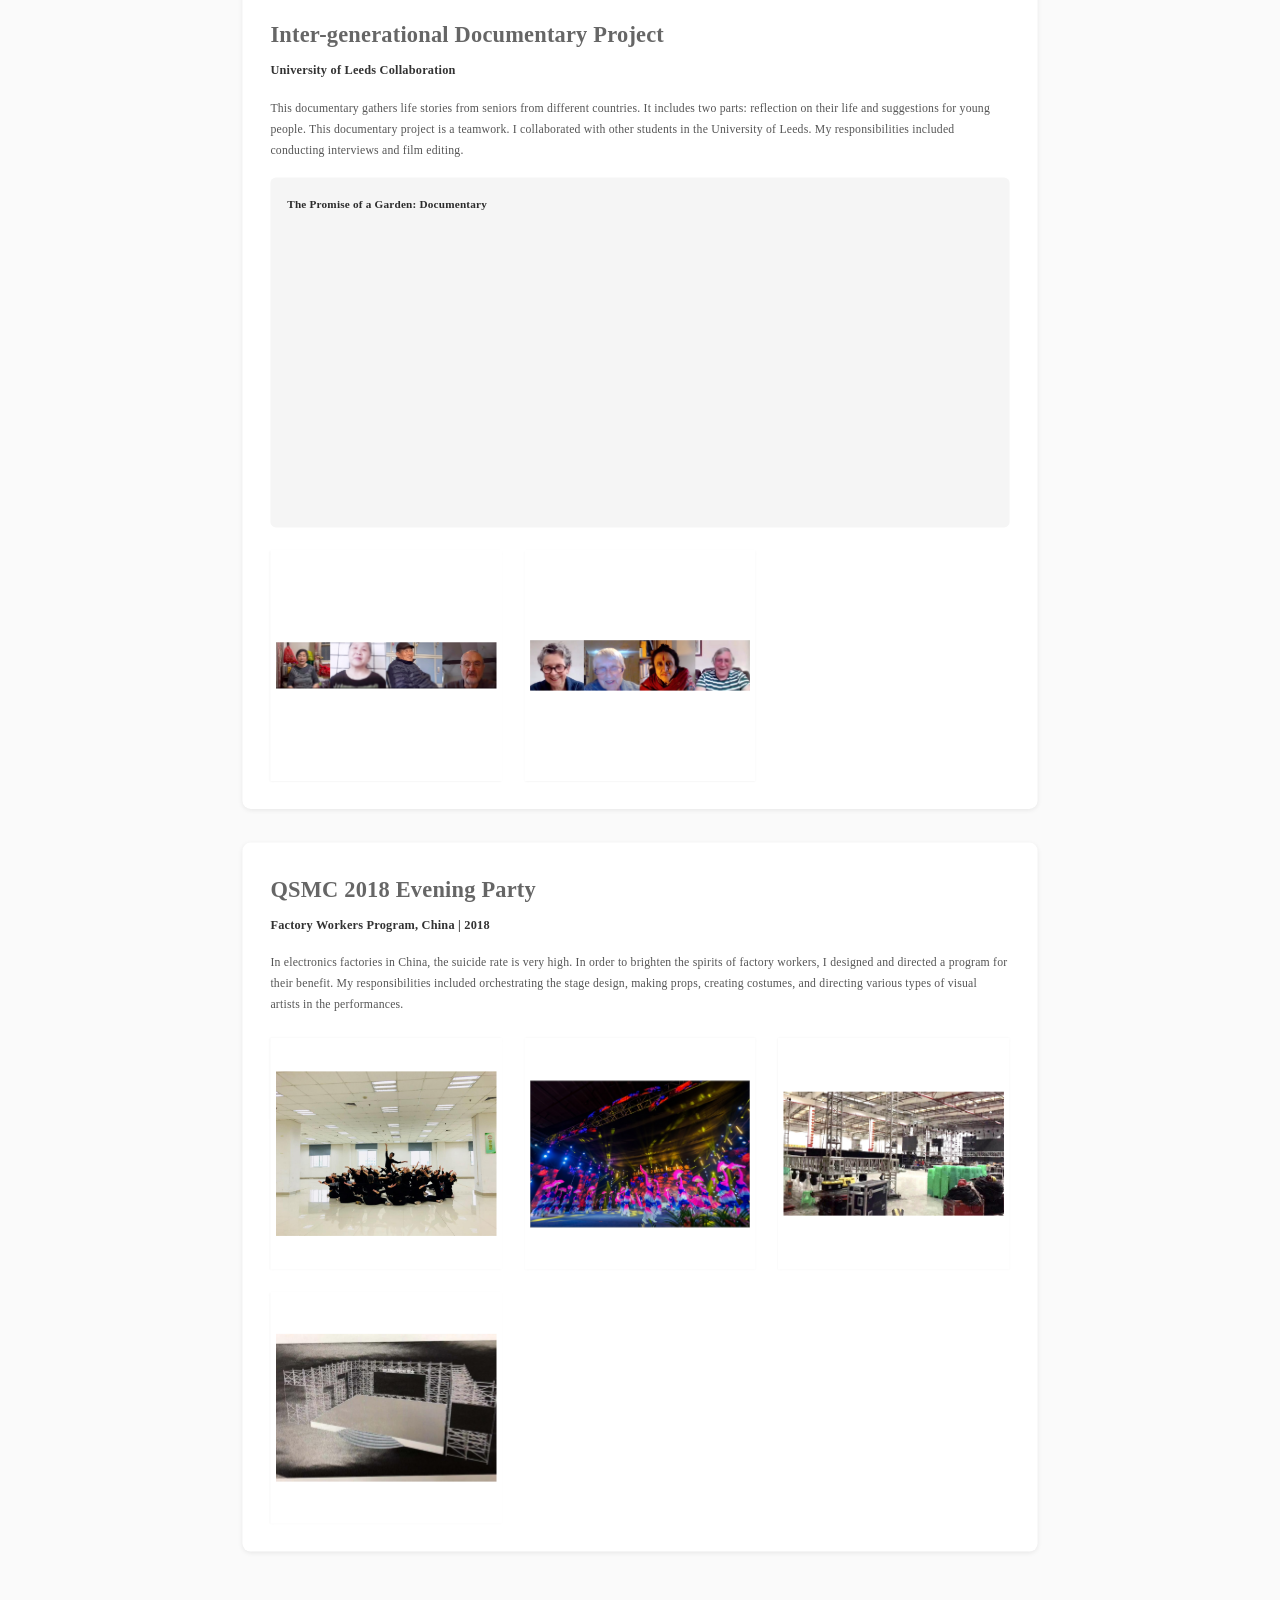
==== commit 81c151ce: "Change brown to gray, remove pin, update Research and Paintings layouts Color Change: - Changed all " ====
--- a/community-events.html
+++ b/community-events.html
@@ -39,7 +39,7 @@
         }
 
         .event-title {
-            color: #8b4513;
+            color: #666666;
             font-size: 2rem;
             margin-bottom: 0.5rem;
         }
@@ -62,7 +62,7 @@
             font-style: italic;
             background: #f9f9f9;
             padding: 1.5rem;
-            border-left: 4px solid #8b4513;
+            border-left: 4px solid #666666;
             margin: 1.5rem 0;
             color: #666;
         }
@@ -225,7 +225,7 @@
                 This multi-year program encompassed Action Painting, Movement Painting, and Performance Art, engaging diverse communities in creative expression.
             </p>
 
-            <h3 style="color: #8b4513; margin-top: 2rem; margin-bottom: 1rem;">Action Painting</h3>
+            <h3 style="color: #666666; margin-top: 2rem; margin-bottom: 1rem;">Action Painting</h3>
             <p class="event-description">
                 Community-based action painting workshops bringing together participants from various backgrounds to explore spontaneous artistic creation.
             </p>
@@ -261,7 +261,7 @@
                 </div>
             </div>
 
-            <h3 style="color: #8b4513; margin-top: 2rem; margin-bottom: 1rem;">Movement Painting</h3>
+            <h3 style="color: #666666; margin-top: 2rem; margin-bottom: 1rem;">Movement Painting</h3>
             <p class="event-description">
                 Community engagement through dynamic artistic expression, combining physical movement with visual art creation.
             </p>
@@ -283,7 +283,7 @@
                 </div>
             </div>
 
-            <h3 style="color: #8b4513; margin-top: 2rem; margin-bottom: 1rem;">Performative Art</h3>
+            <h3 style="color: #666666; margin-top: 2rem; margin-bottom: 1rem;">Performative Art</h3>
             <p class="event-description">
                 This project integrated different forms of art, such as Chinese traditional music, dance, and calligraphy.
                 The project utilized body as medium to deliver the concept that are proposed by Chinese traditional art: "Qi".
--- a/styles-detail.css
+++ b/styles-detail.css
@@ -32,7 +32,7 @@
 }
 
 .back-link:hover {
-    color: #8b4513;
+    color: #666666;
 }
 
 .detail-page {
@@ -48,7 +48,7 @@
     font-weight: 300;
     margin-bottom: 1rem;
     color: #2c2c2c;
-    border-bottom: 1px solid #8b4513;
+    border-bottom: 1px solid #666666;
     padding-bottom: 0.5rem;
     display: inline-block;
     letter-spacing: 1px;
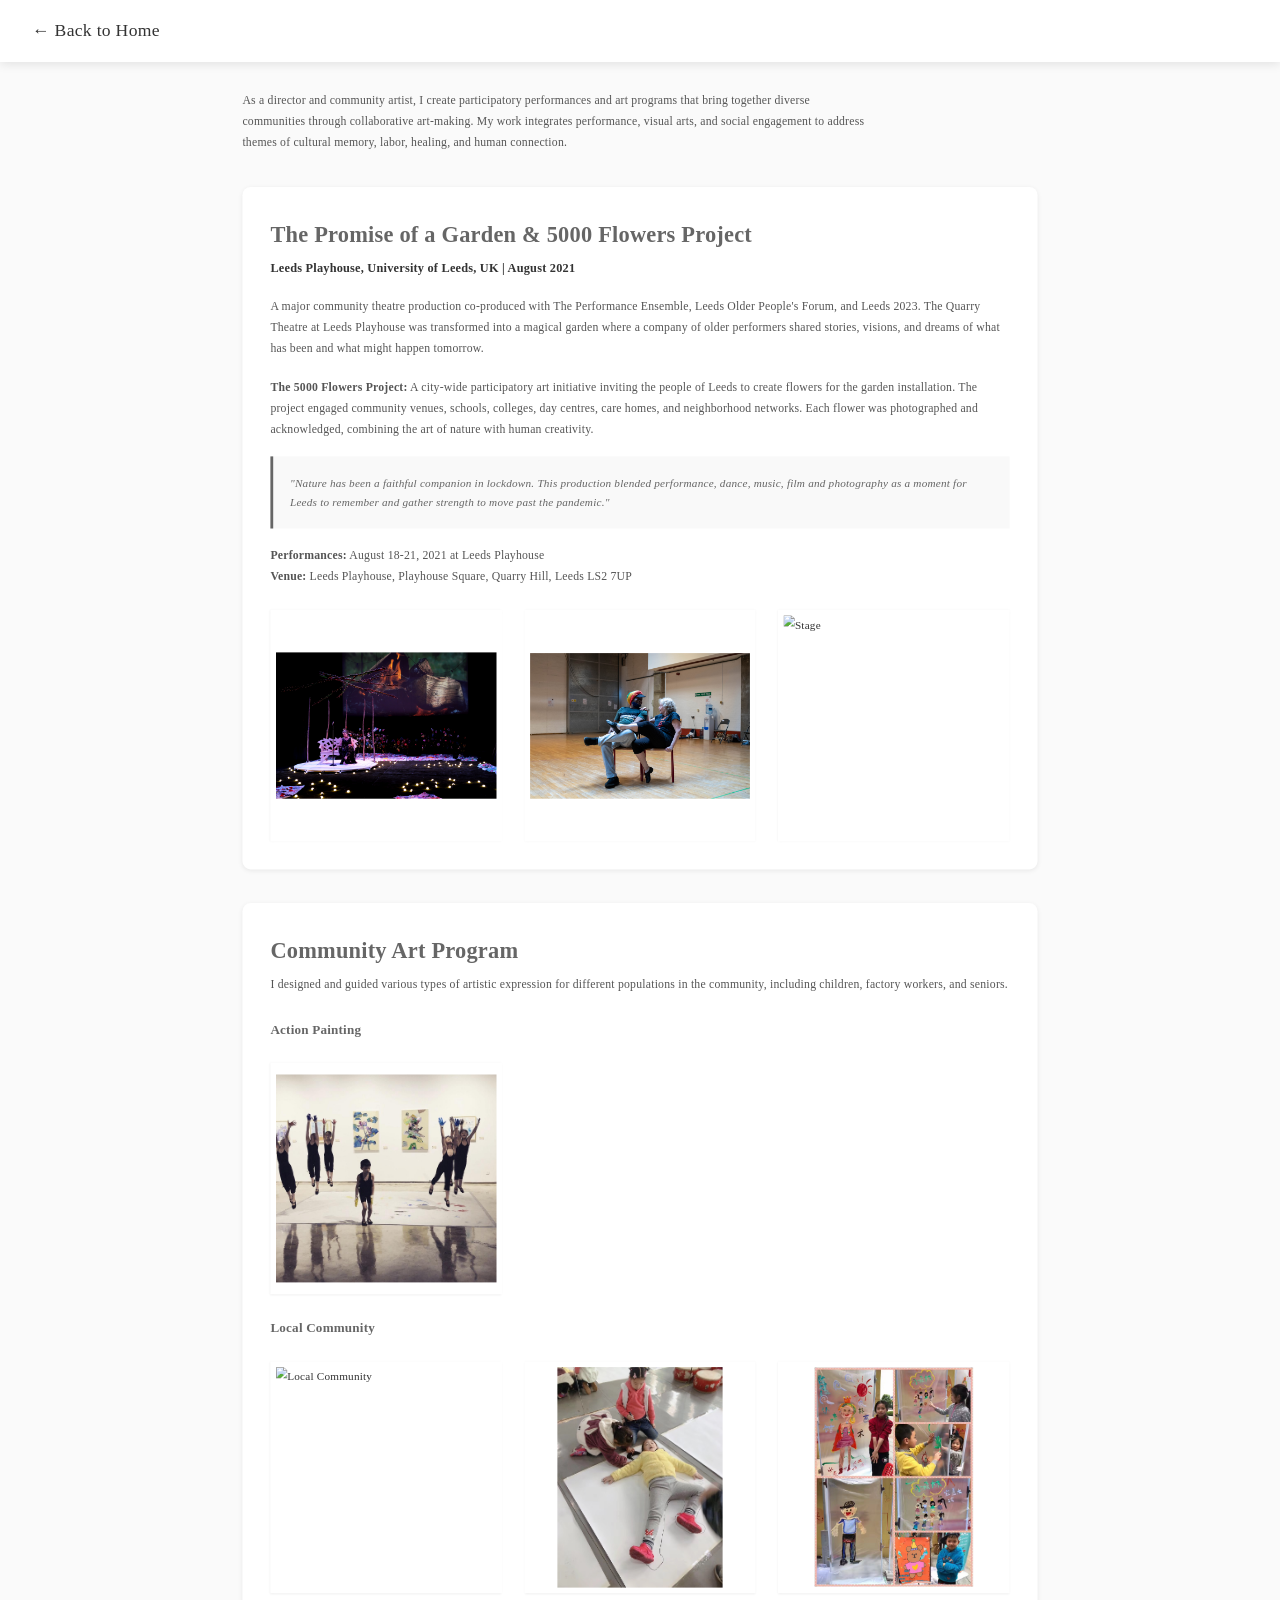
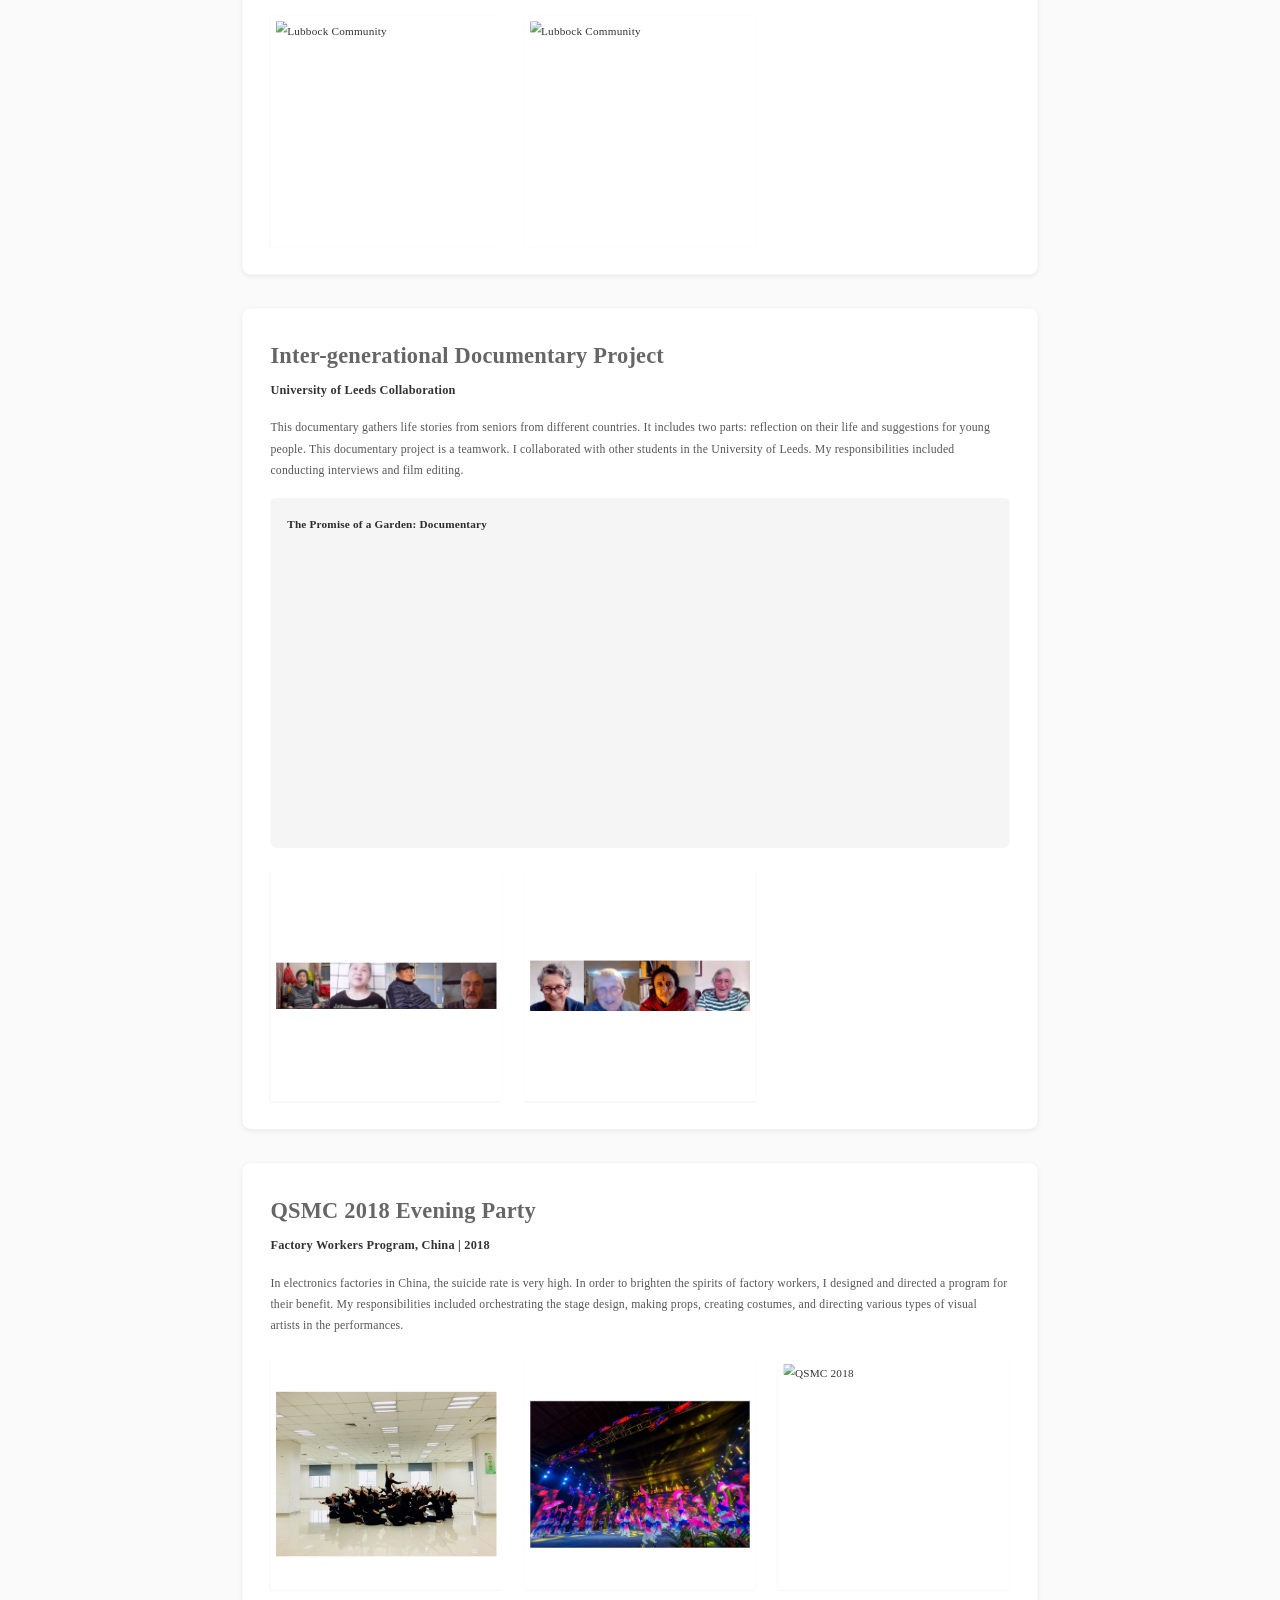
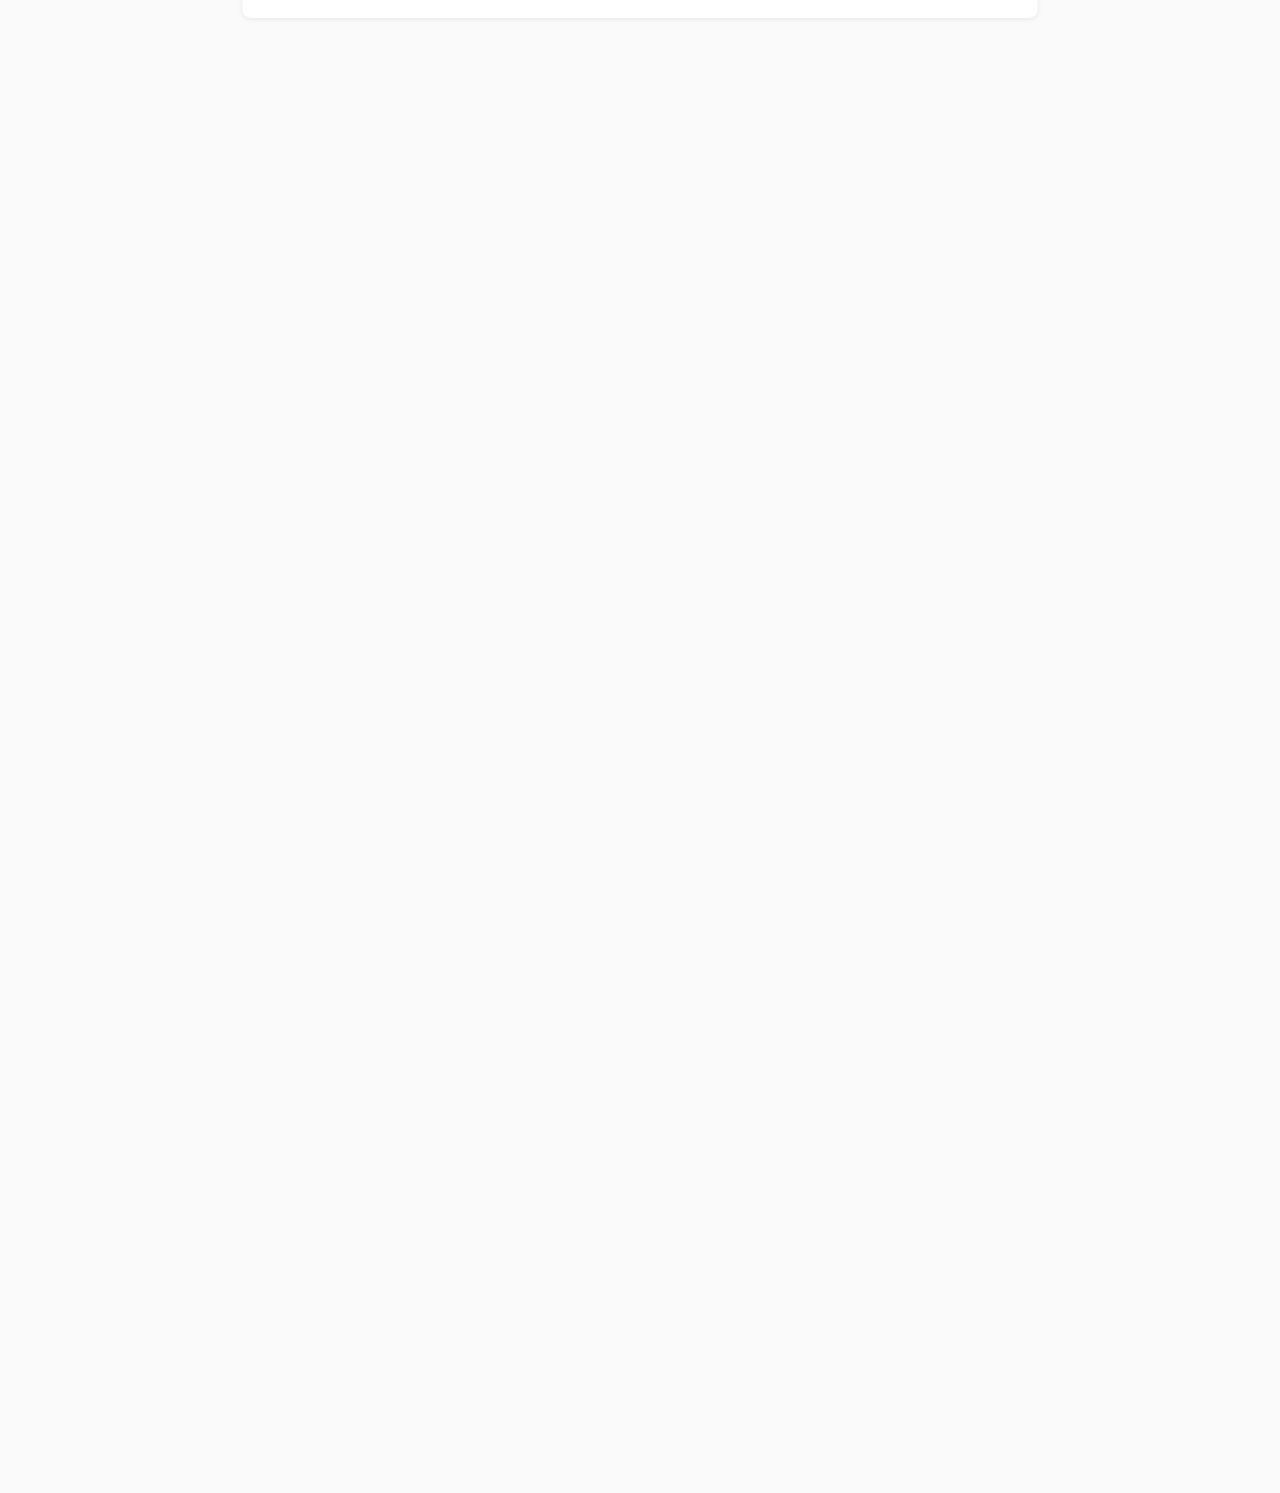
==== commit 1e778016: "Complete data folder reorganization and content updates Teaching Updates: - College Teaching: Remove" ====
--- a/community-events.html
+++ b/community-events.html
@@ -129,174 +129,50 @@
 
             <div class="gallery-grid">
                 <div class="artwork-card">
-                    <img src="data/Directed Events/Garden 2021 - Ben Pugh - XT4A1573.jpg" alt="Garden Event">
-                    <div class="artwork-info">
-                        <h4>Garden Performance</h4>
-                        <p>2021</p>
-                    </div>
-                </div>
-                <div class="artwork-card">
-                    <img src="data/Directed Events/Sally - Poppy 1.jpg" alt="Performance">
-                    <div class="artwork-info">
-                        <h4>Performance Scene</h4>
-                        <p>2021</p>
-                    </div>
-                </div>
-                <div class="artwork-card">
-                    <img src="data/Directed Events/IMG_3864.JPG" alt="Event">
-                    <div class="artwork-info">
-                        <h4>Event Setup</h4>
-                        <p>Documentation</p>
-                    </div>
-                </div>
-                <div class="artwork-card">
-                    <img src="data/Directed Events/IMG_3917.JPG" alt="Event">
-                    <div class="artwork-info">
-                        <h4>Event</h4>
-                        <p>Documentation</p>
-                    </div>
-                </div>
-                <div class="artwork-card">
-                    <img src="data/Directed Events/IMG_3918.JPG" alt="Event">
-                    <div class="artwork-info">
-                        <h4>Event</h4>
-                        <p>Documentation</p>
-                    </div>
-                </div>
-                <div class="artwork-card">
-                    <img src="data/Directed Events/IMG_3959.JPG" alt="Event">
-                    <div class="artwork-info">
-                        <h4>Event</h4>
-                        <p>Documentation</p>
-                    </div>
-                </div>
-                <div class="artwork-card">
-                    <img src="data/Directed Events/IMG_4803.JPG" alt="Event">
-                    <div class="artwork-info">
-                        <h4>Event</h4>
-                        <p>Documentation</p>
-                    </div>
-                </div>
-                <div class="artwork-card">
-                    <img src="data/Directed Events/IMG_6148.JPG" alt="Event">
-                    <div class="artwork-info">
-                        <h4>Event</h4>
-                        <p>Documentation</p>
-                    </div>
-                </div>
-                <div class="artwork-card">
-                    <img src="data/Directed Events/IMG_8788.JPG" alt="Event">
-                    <div class="artwork-info">
-                        <h4>Event</h4>
-                        <p>Documentation</p>
-                    </div>
-                </div>
-                <div class="artwork-card">
-                    <img src="data/Directed Events/IMG_9154.JPG" alt="Event">
-                    <div class="artwork-info">
-                        <h4>Event</h4>
-                        <p>Documentation</p>
-                    </div>
-                </div>
-                <div class="artwork-card">
-                    <img src="data/Directed Events/IMG_9155.JPG" alt="Event">
-                    <div class="artwork-info">
-                        <h4>Event</h4>
-                        <p>Documentation</p>
-                    </div>
-                </div>
-                <div class="artwork-card">
-                    <img src="data/Directed Events/IMG_9156.JPG" alt="Event">
-                    <div class="artwork-info">
-                        <h4>Event</h4>
-                        <p>Documentation</p>
-                    </div>
-                </div>
-            </div>
-        </div>
-
-        <!-- Community Art Program 2016-2021 -->
+                    <img src="data/Community_leeds/Sally Owen in The Promise of a Garden at Leeds Playhouse. Photograph_ Zoe Martin.jpg" alt="The Promise of a Garden">
+                </div>
+                <div class="artwork-card">
+                    <img src="data/Community_leeds/Tamara McLorg and David Hamilton MBE in rehearsals for The Promise of a Garden. Photo by Ethan Delgado.jpg" alt="Rehearsals">
+                </div>
+                <div class="artwork-card">
+                    <img src="data/Community_leeds/stage.HEIC" alt="Stage">
+                </div>
+            </div>
+        </div>
+
+        <!-- Community Art Program -->
         <div class="event-card">
             <h2 class="event-title">Community Art Program</h2>
-            <p class="event-meta">2016-2021</p>
 
             <p class="event-description">
                 I designed and guided various types of artistic expression for different populations in the community, including children, factory workers, and seniors.
-                This multi-year program encompassed Action Painting, Movement Painting, and Performance Art, engaging diverse communities in creative expression.
             </p>
 
             <h3 style="color: #666666; margin-top: 2rem; margin-bottom: 1rem;">Action Painting</h3>
-            <p class="event-description">
-                Community-based action painting workshops bringing together participants from various backgrounds to explore spontaneous artistic creation.
-            </p>
-
-            <div class="gallery-grid">
-                <div class="artwork-card">
-                    <img src="data/Haoyi_art_works/pptx_extracted/ppt/media/image5.jpg" alt="Action Painting">
-                    <div class="artwork-info">
-                        <h4>Action Painting Workshop</h4>
-                        <p>Community Art Program</p>
-                    </div>
-                </div>
-                <div class="artwork-card">
-                    <img src="data/Haoyi_art_works/pptx_extracted/ppt/media/image6.jpg" alt="Action Painting">
-                    <div class="artwork-info">
-                        <h4>Action Painting Session</h4>
-                        <p>Community Art Program</p>
-                    </div>
-                </div>
-                <div class="artwork-card">
-                    <img src="data/Haoyi_art_works/pptx_extracted/ppt/media/image15.jpg" alt="Action Painting">
-                    <div class="artwork-info">
-                        <h4>Outdoor Workshop</h4>
-                        <p>Community Art Program</p>
-                    </div>
-                </div>
-                <div class="artwork-card">
-                    <img src="data/Haoyi_art_works/pptx_extracted/ppt/media/image18.png" alt="Action Painting">
-                    <div class="artwork-info">
-                        <h4>Community Gathering</h4>
-                        <p>Community Art Program</p>
-                    </div>
-                </div>
-            </div>
-
-            <h3 style="color: #666666; margin-top: 2rem; margin-bottom: 1rem;">Movement Painting</h3>
-            <p class="event-description">
-                Community engagement through dynamic artistic expression, combining physical movement with visual art creation.
-            </p>
-
-            <div class="gallery-grid">
-                <div class="artwork-card">
-                    <img src="data/Haoyi_art_works/pptx_extracted/ppt/media/image14.jpg" alt="Movement Painting">
-                    <div class="artwork-info">
-                        <h4>Movement Painting</h4>
-                        <p>Community Art Program</p>
-                    </div>
-                </div>
-                <div class="artwork-card">
-                    <img src="data/Haoyi_art_works/pptx_extracted/ppt/media/image40.jpg" alt="Movement Painting">
-                    <div class="artwork-info">
-                        <h4>Movement Painting Session</h4>
-                        <p>Community Art Program</p>
-                    </div>
-                </div>
-            </div>
-
-            <h3 style="color: #666666; margin-top: 2rem; margin-bottom: 1rem;">Performative Art</h3>
-            <p class="event-description">
-                This project integrated different forms of art, such as Chinese traditional music, dance, and calligraphy.
-                The project utilized body as medium to deliver the concept that are proposed by Chinese traditional art: "Qi".
-                Qi represents rhythm and strength of movement, which further guides visual art creation.
-            </p>
-
-            <div class="gallery-grid">
-                <div class="artwork-card">
-                    <img src="data/Haoyi_art_works/pptx_extracted/ppt/media/image28.png" alt="Performance Art">
-                    <div class="artwork-info">
-                        <h4>Performative Art</h4>
-                        <p>Community Art Program</p>
-                    </div>
+
+            <div class="gallery-grid">
+                <div class="artwork-card">
+                    <img src="data/Community Art/Action Painting.jpg" alt="Action Painting">
+                </div>
+            </div>
+
+            <h3 style="color: #666666; margin-top: 2rem; margin-bottom: 1rem;">Local Community</h3>
+
+            <div class="gallery-grid">
+                <div class="artwork-card">
+                    <img src="data/Community Art/local comunity1.HEIC" alt="Local Community">
+                </div>
+                <div class="artwork-card">
+                    <img src="data/Community Art/local community2.JPG" alt="Local Community">
+                </div>
+                <div class="artwork-card">
+                    <img src="data/Community Art/local community3.JPG" alt="Local Community">
+                </div>
+                <div class="artwork-card">
+                    <img src="data/Community Art/Lubbock community1.HEIC" alt="Lubbock Community">
+                </div>
+                <div class="artwork-card">
+                    <img src="data/Community Art/Lubbock community2.HEIC" alt="Lubbock Community">
                 </div>
             </div>
         </div>
@@ -325,17 +201,9 @@
             <div class="gallery-grid">
                 <div class="artwork-card">
                     <img src="data/Haoyi_art_works/pptx_extracted/ppt/media/image19.png" alt="Documentary Interview">
-                    <div class="artwork-info">
-                        <h4>Documentary Interview</h4>
-                        <p>Inter-generational Project</p>
-                    </div>
                 </div>
                 <div class="artwork-card">
                     <img src="data/Haoyi_art_works/pptx_extracted/ppt/media/image20.png" alt="Documentary Interview">
-                    <div class="artwork-info">
-                        <h4>Documentary Interview</h4>
-                        <p>Inter-generational Project</p>
-                    </div>
                 </div>
             </div>
         </div>
@@ -353,31 +221,12 @@
             <div class="gallery-grid">
                 <div class="artwork-card">
                     <img src="data/Haoyi_art_works/pptx_extracted/ppt/media/image38.png" alt="QSMC 2018">
-                    <div class="artwork-info">
-                        <h4>Stage Design</h4>
-                        <p>QSMC 2018</p>
-                    </div>
                 </div>
                 <div class="artwork-card">
                     <img src="data/Haoyi_art_works/pptx_extracted/ppt/media/image36.png" alt="QSMC 2018">
-                    <div class="artwork-info">
-                        <h4>Performance Direction</h4>
-                        <p>QSMC 2018</p>
-                    </div>
-                </div>
-                <div class="artwork-card">
-                    <img src="data/Haoyi_art_works/pptx_extracted/ppt/media/image35.jpg" alt="QSMC 2018">
-                    <div class="artwork-info">
-                        <h4>Evening Party</h4>
-                        <p>QSMC 2018</p>
-                    </div>
-                </div>
-                <div class="artwork-card">
-                    <img src="data/Haoyi_art_works/pptx_extracted/ppt/media/image31.png" alt="QSMC 2018">
-                    <div class="artwork-info">
-                        <h4>Performance</h4>
-                        <p>QSMC 2018</p>
-                    </div>
+                </div>
+                <div class="artwork-card">
+                    <img src="data/Haoyi_art_works/pptx_extracted/ppt/media/image37.png" alt="QSMC 2018">
                 </div>
             </div>
         </div>
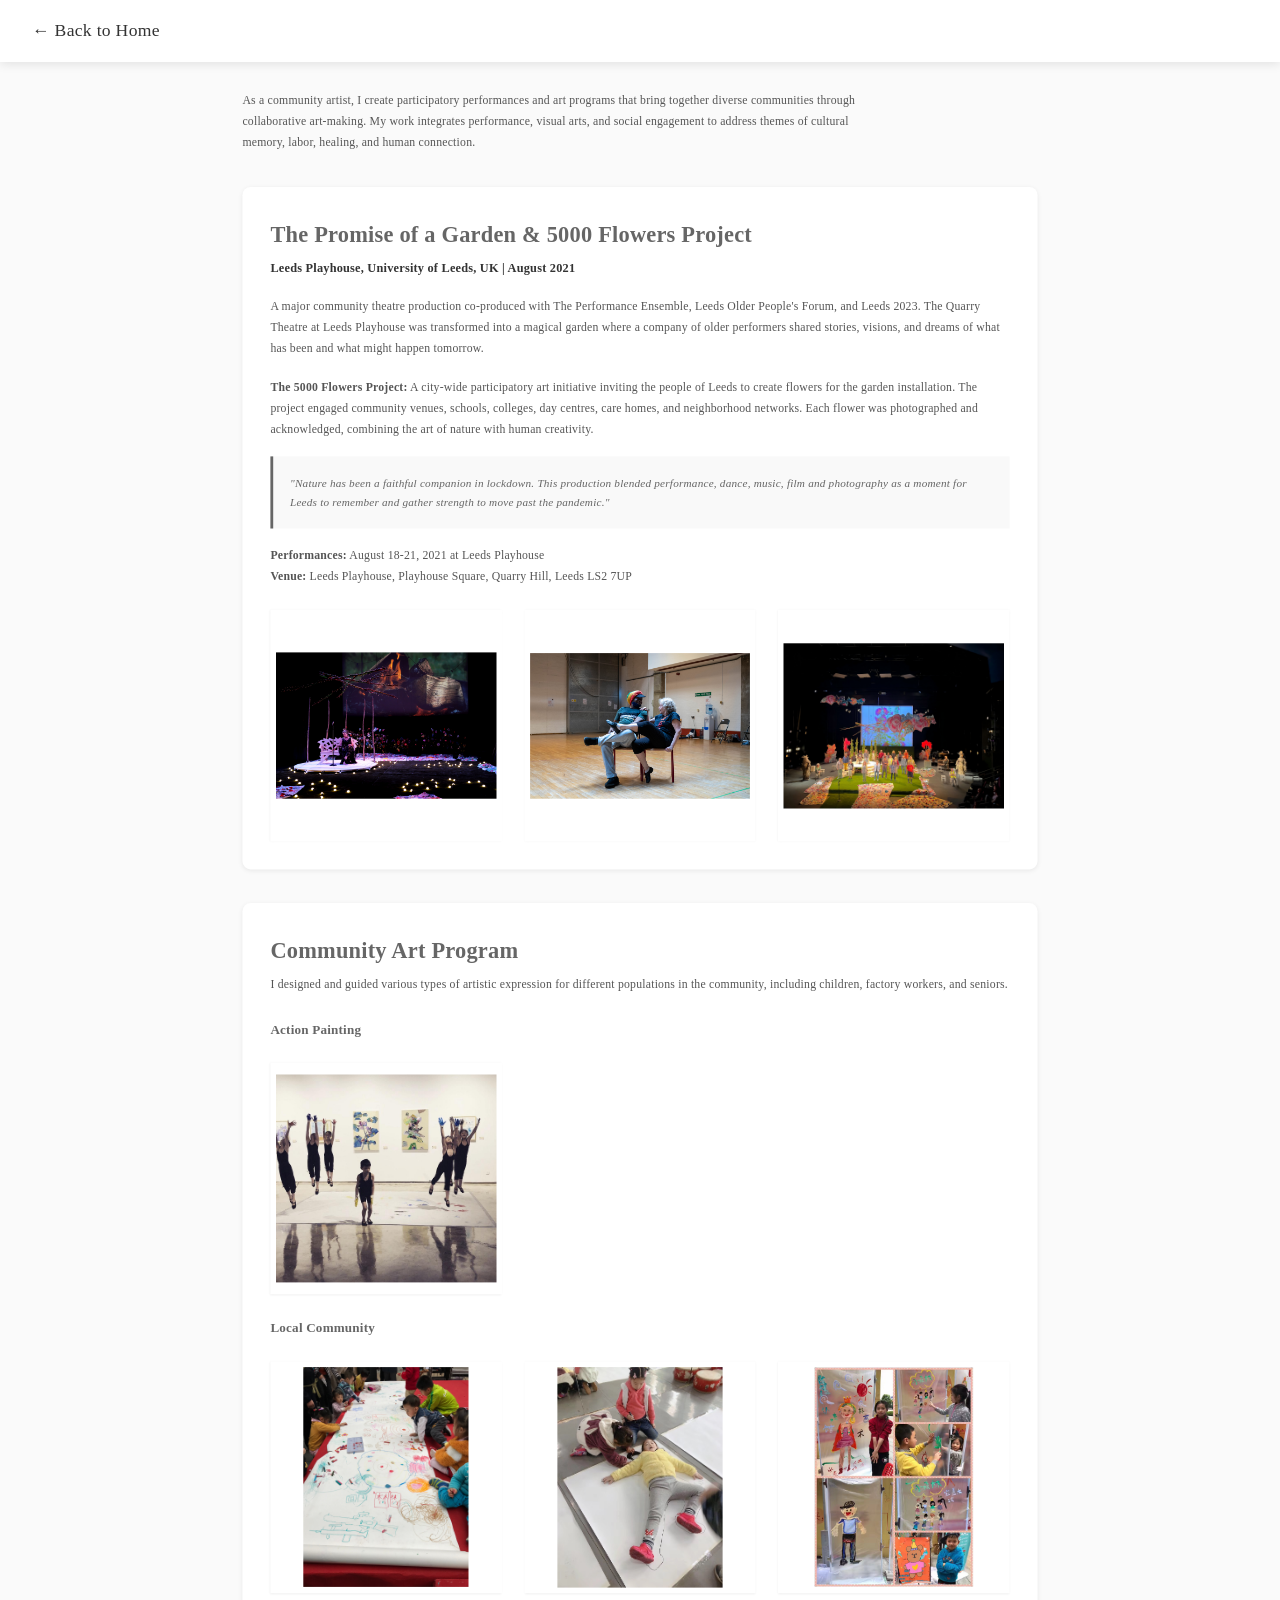
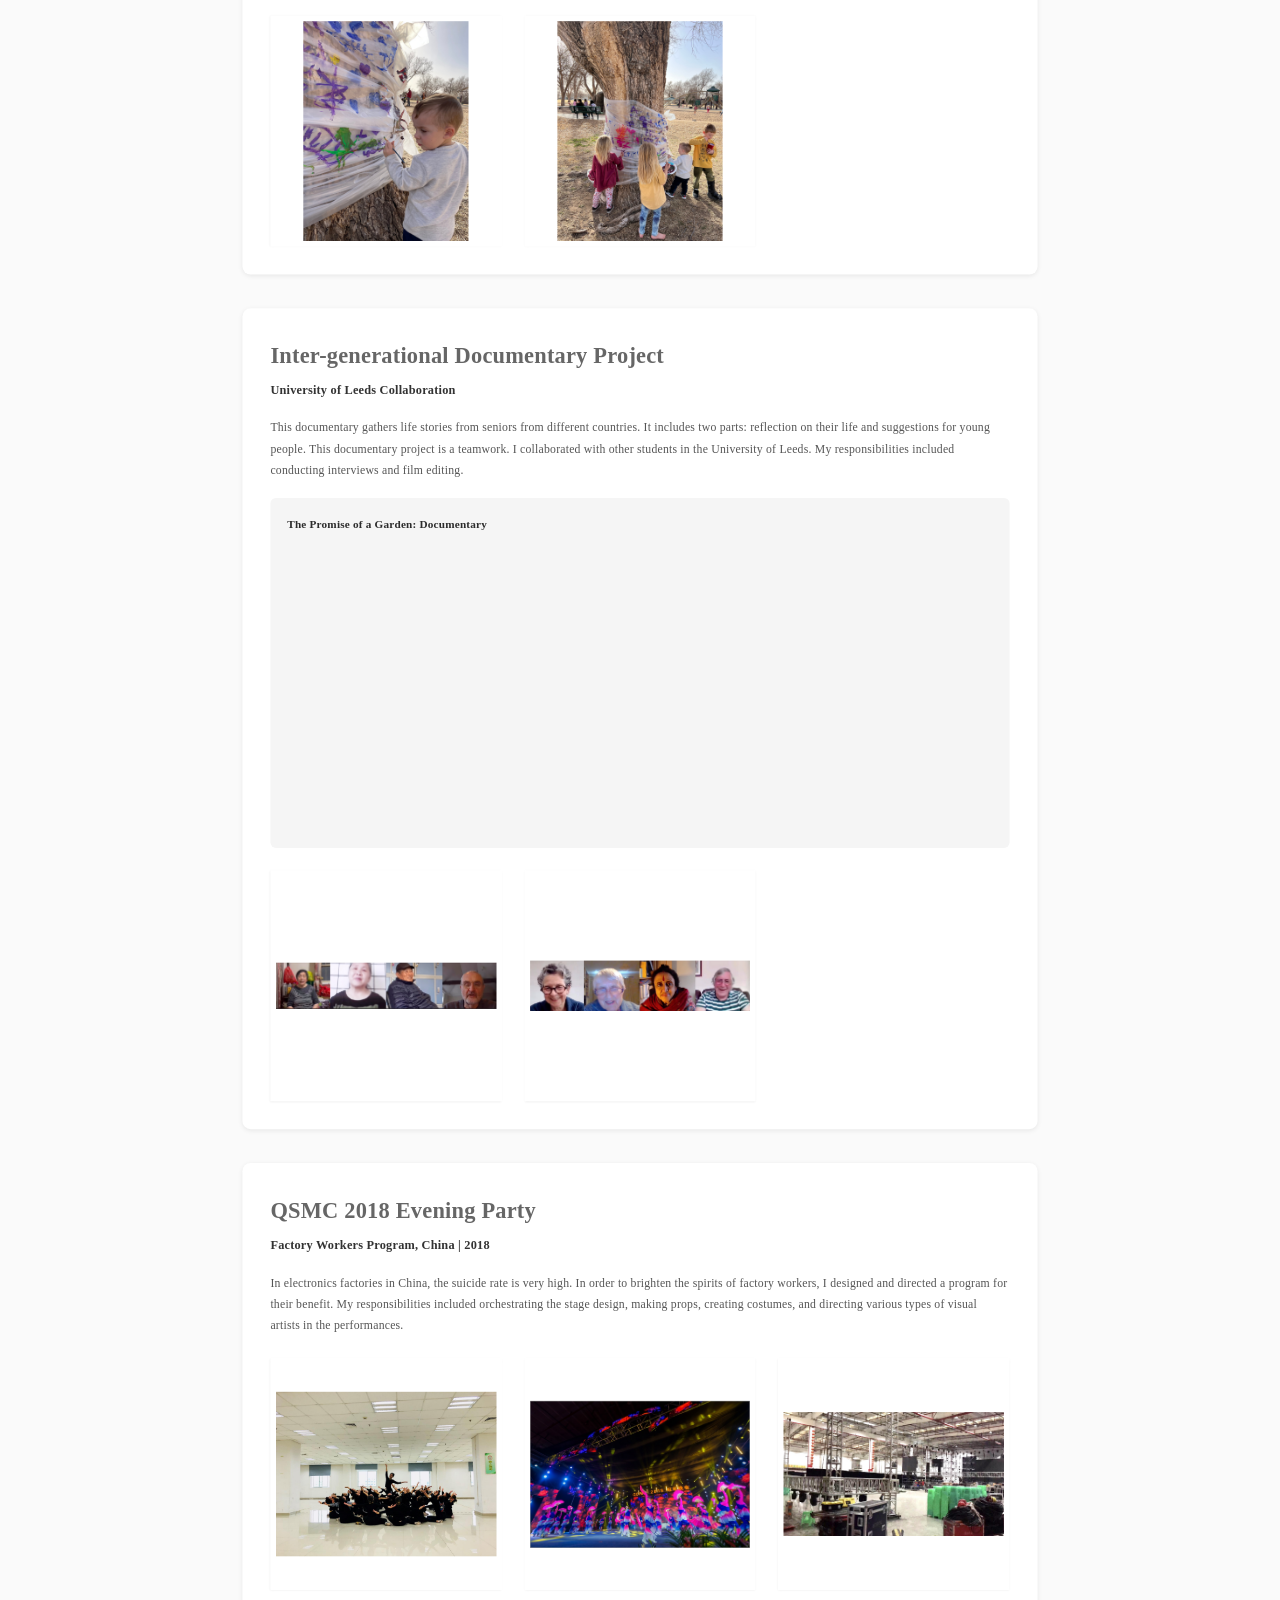
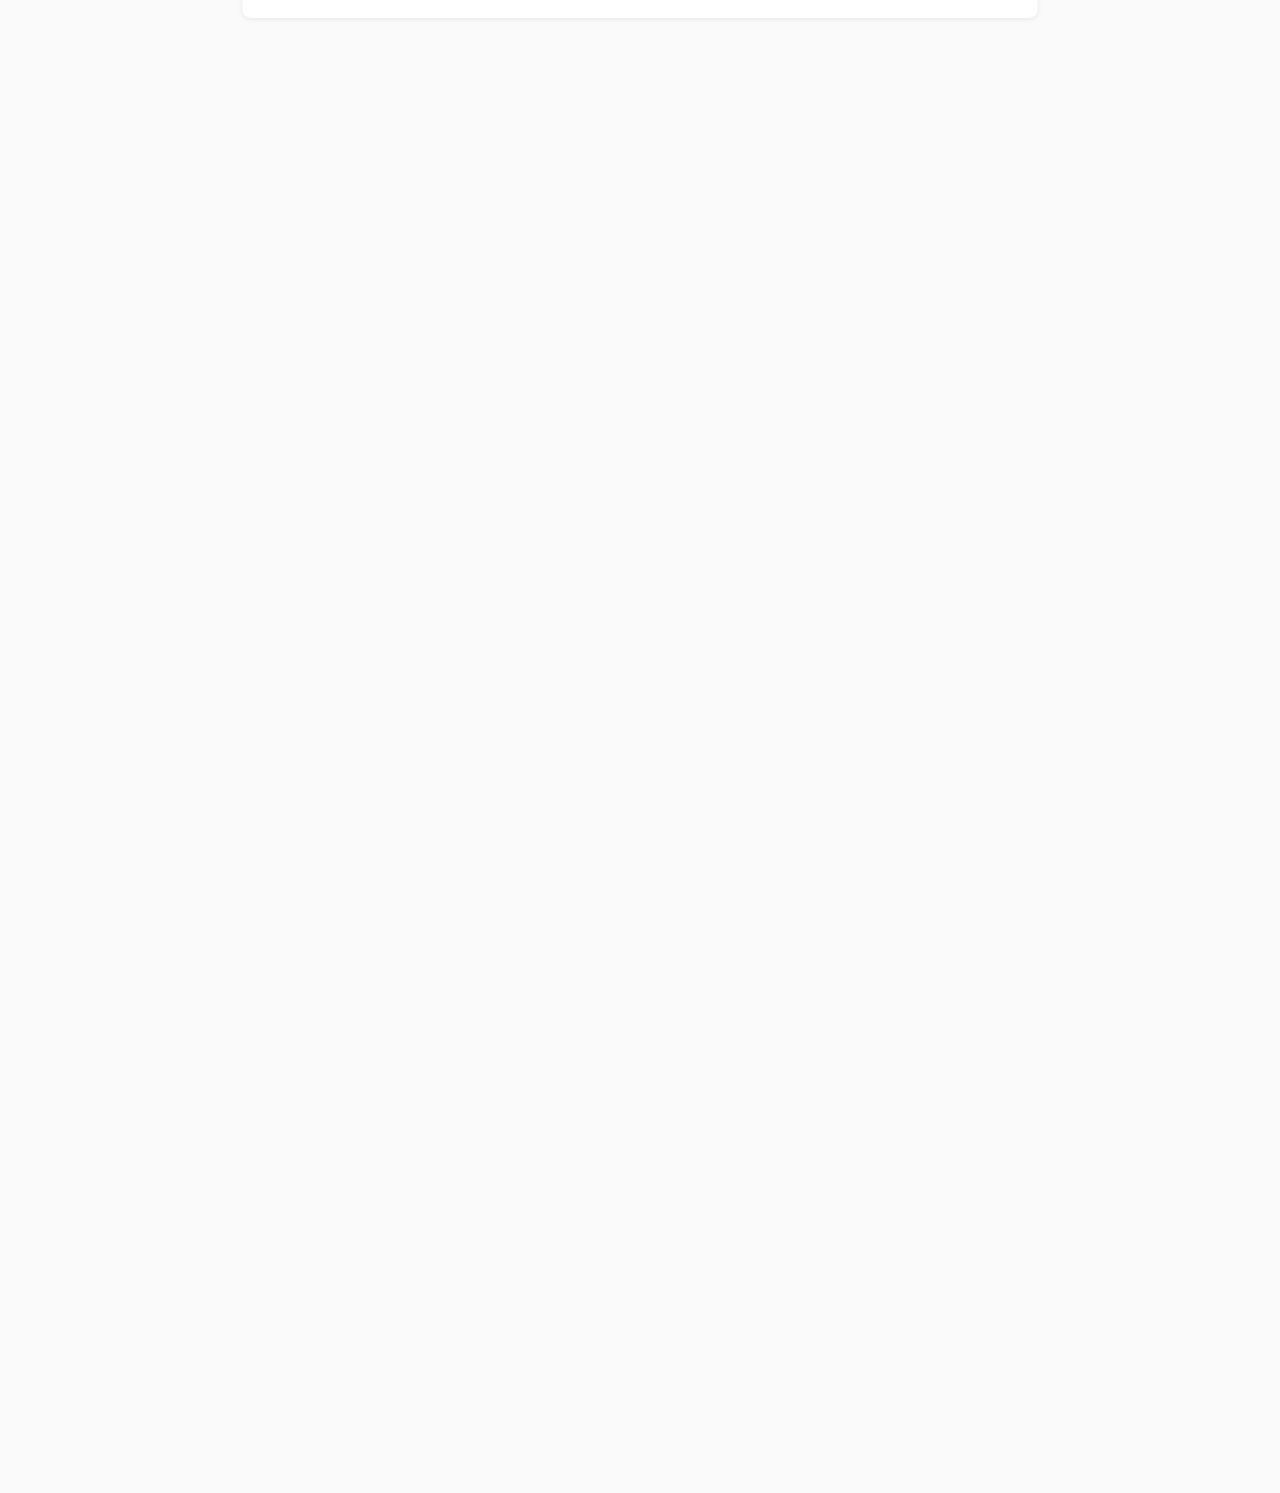
==== commit 6bf25a8f: "Update community events: add Leeds video and reorganize Community Art Program Changes: 1. Added taij" ====
--- a/community-events.html
+++ b/community-events.html
@@ -99,7 +99,7 @@
 
     <div class="detail-page">
         <p class="series-description">
-            As a director and community artist, I create participatory performances and art programs that bring together diverse communities through collaborative art-making.
+            As a community artist, I create participatory performances and art programs that bring together diverse communities through collaborative art-making.
             My work integrates performance, visual arts, and social engagement to address themes of cultural memory, labor, healing, and human connection.
         </p>
 
@@ -135,7 +135,7 @@
                     <img src="data/Community_leeds/Tamara McLorg and David Hamilton MBE in rehearsals for The Promise of a Garden. Photo by Ethan Delgado.jpg" alt="Rehearsals">
                 </div>
                 <div class="artwork-card">
-                    <img src="data/Community_leeds/stage.HEIC" alt="Stage">
+                    <img src="data/Community_leeds/stage.jpg" alt="Stage">
                 </div>
             </div>
         </div>
@@ -160,7 +160,7 @@
 
             <div class="gallery-grid">
                 <div class="artwork-card">
-                    <img src="data/Community Art/local comunity1.HEIC" alt="Local Community">
+                    <img src="data/Community Art/local comunity1.jpg" alt="Local Community">
                 </div>
                 <div class="artwork-card">
                     <img src="data/Community Art/local community2.JPG" alt="Local Community">
@@ -169,10 +169,10 @@
                     <img src="data/Community Art/local community3.JPG" alt="Local Community">
                 </div>
                 <div class="artwork-card">
-                    <img src="data/Community Art/Lubbock community1.HEIC" alt="Lubbock Community">
-                </div>
-                <div class="artwork-card">
-                    <img src="data/Community Art/Lubbock community2.HEIC" alt="Lubbock Community">
+                    <img src="data/Community Art/Lubbock community1.jpg" alt="Lubbock Community">
+                </div>
+                <div class="artwork-card">
+                    <img src="data/Community Art/Lubbock community2.jpg" alt="Lubbock Community">
                 </div>
             </div>
         </div>
@@ -226,7 +226,7 @@
                     <img src="data/Haoyi_art_works/pptx_extracted/ppt/media/image36.png" alt="QSMC 2018">
                 </div>
                 <div class="artwork-card">
-                    <img src="data/Haoyi_art_works/pptx_extracted/ppt/media/image37.png" alt="QSMC 2018">
+                    <img src="data/Haoyi_art_works/pptx_extracted/ppt/media/image35.jpg" alt="QSMC 2018">
                 </div>
             </div>
         </div>
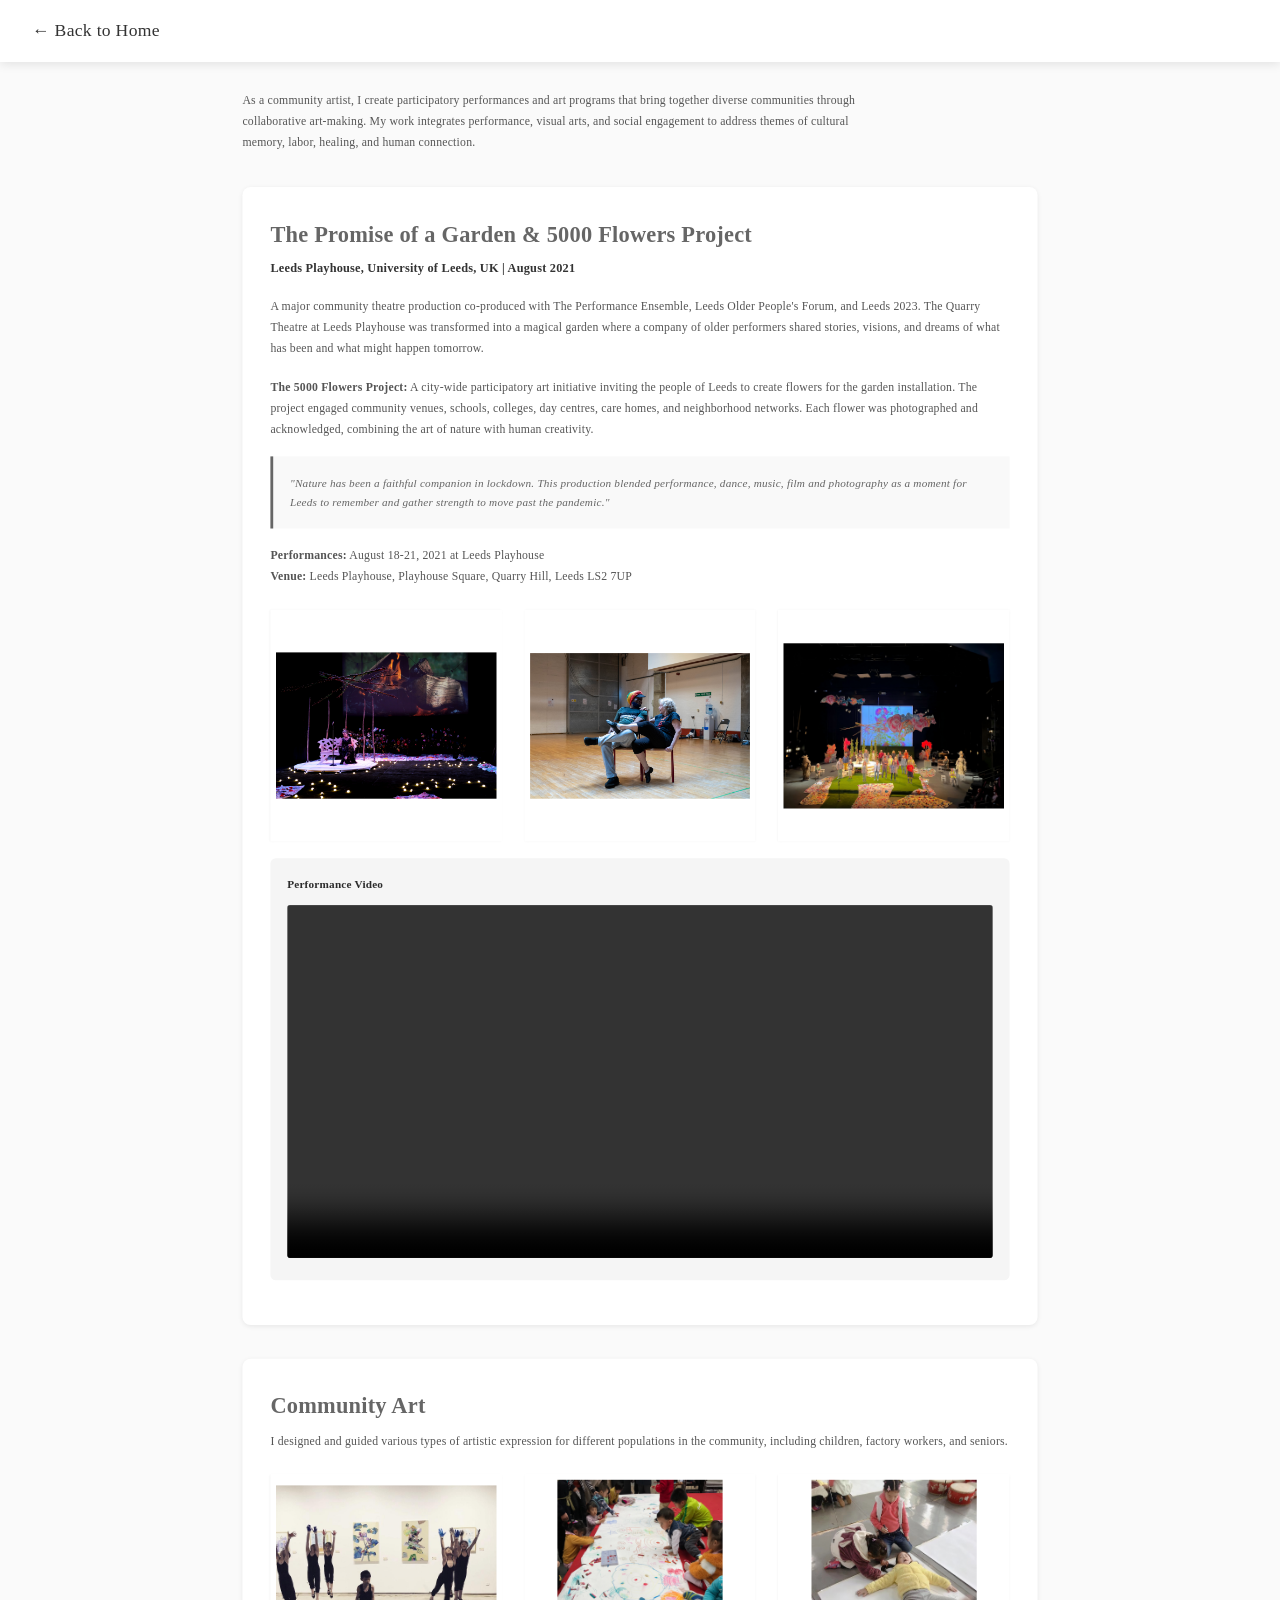
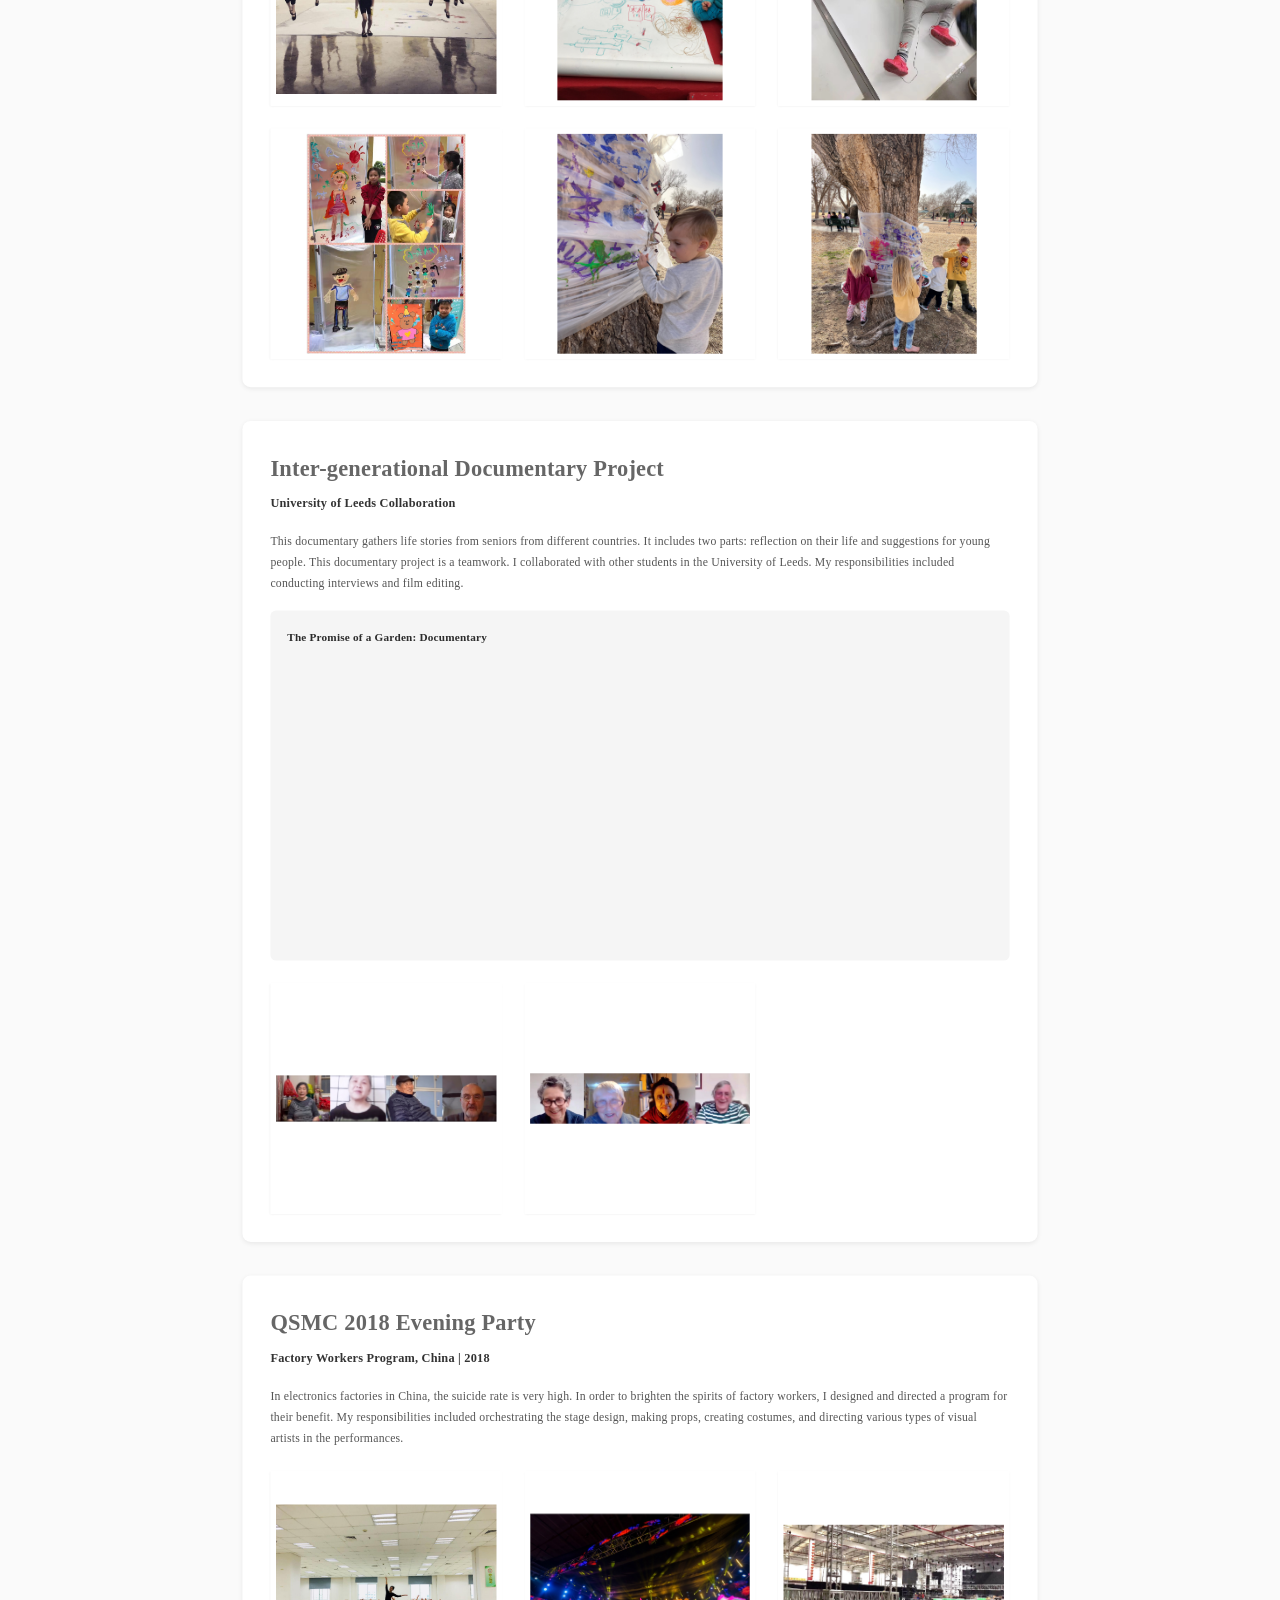
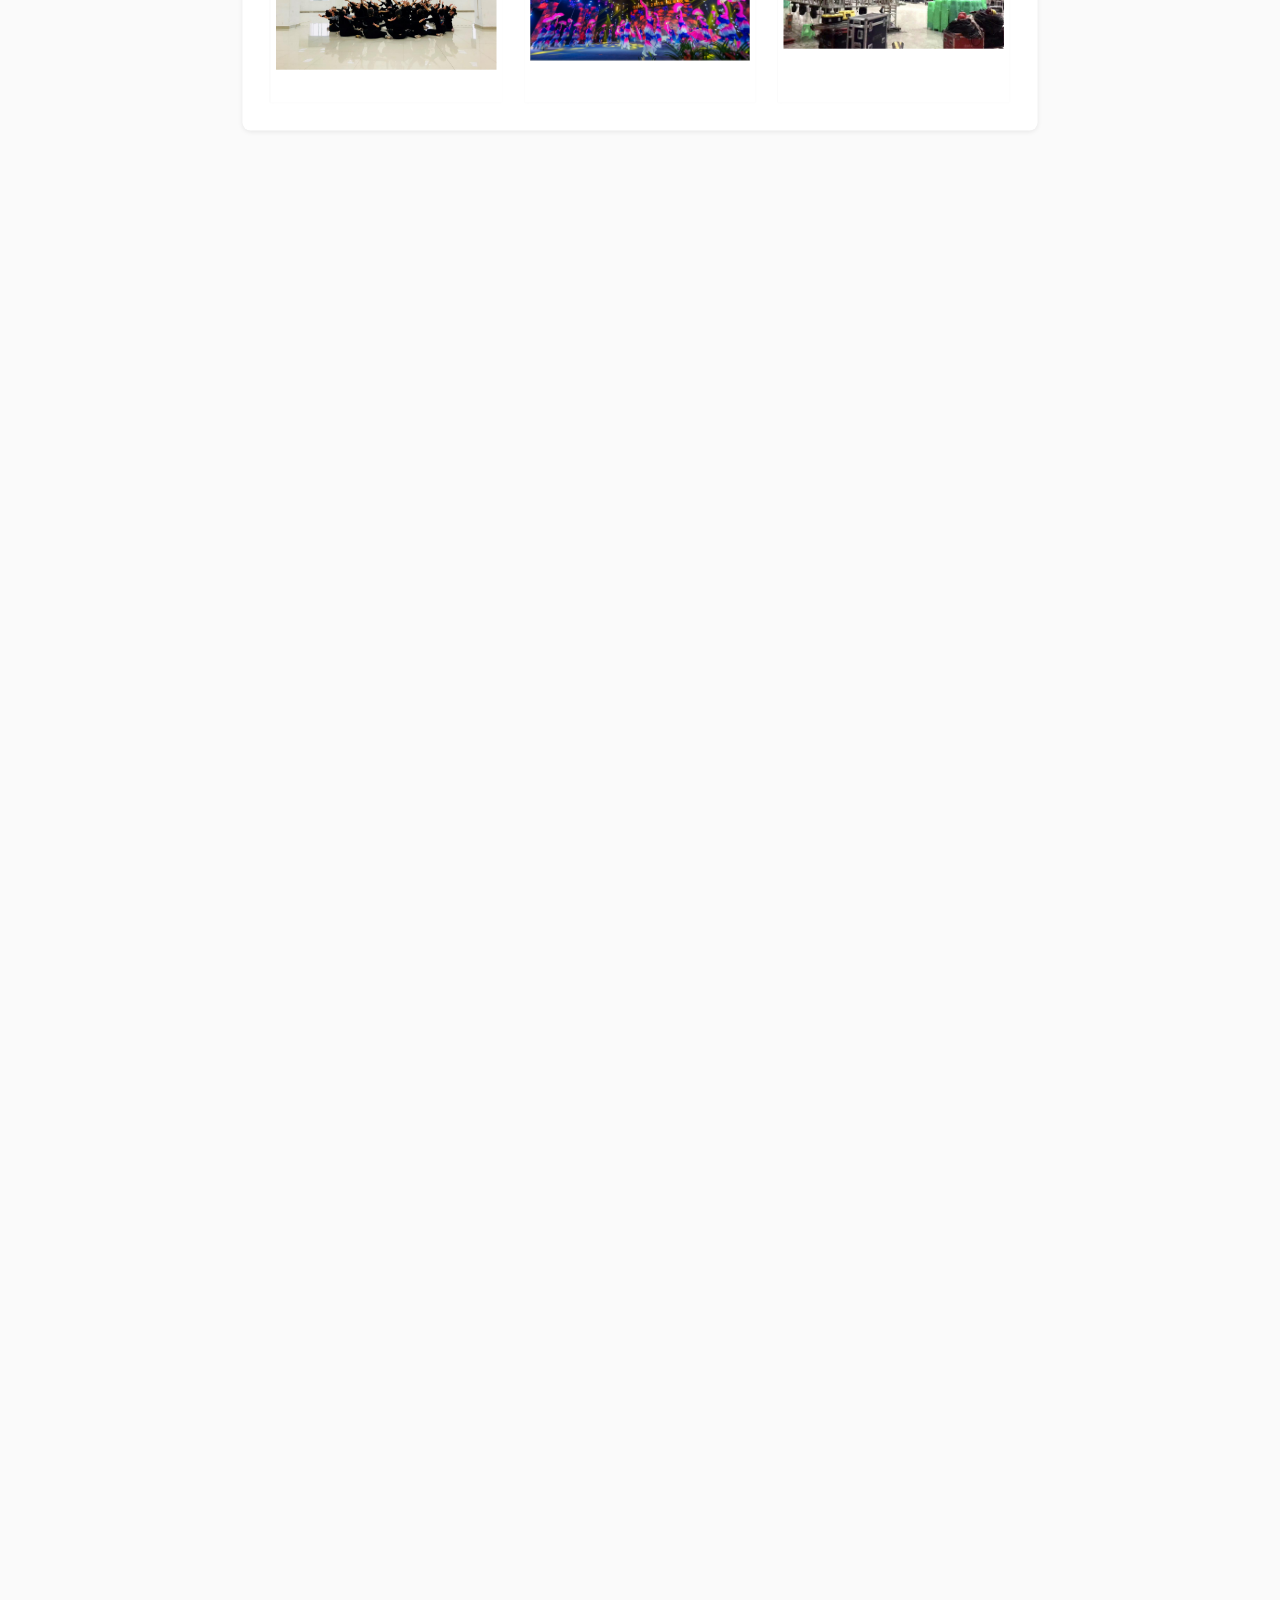
==== commit 73e524a4: "Reorganize Community Art section and add Leeds performance video Changes: 1. Community Art section i" ====
--- a/community-events.html
+++ b/community-events.html
@@ -138,27 +138,28 @@
                     <img src="data/Community_leeds/stage.jpg" alt="Stage">
                 </div>
             </div>
-        </div>
-
-        <!-- Community Art Program -->
-        <div class="event-card">
-            <h2 class="event-title">Community Art Program</h2>
+
+            <div class="video-wrapper">
+                <h4>Performance Video</h4>
+                <video controls style="width: 100%; border-radius: 4px;">
+                    <source src="data/Community_leeds/leeds taijiVideo_1.MP4" type="video/mp4">
+                    Your browser does not support the video tag.
+                </video>
+            </div>
+        </div>
+
+        <!-- Community Art -->
+        <div class="event-card">
+            <h2 class="event-title">Community Art</h2>
 
             <p class="event-description">
                 I designed and guided various types of artistic expression for different populations in the community, including children, factory workers, and seniors.
             </p>
 
-            <h3 style="color: #666666; margin-top: 2rem; margin-bottom: 1rem;">Action Painting</h3>
-
             <div class="gallery-grid">
                 <div class="artwork-card">
                     <img src="data/Community Art/Action Painting.jpg" alt="Action Painting">
                 </div>
-            </div>
-
-            <h3 style="color: #666666; margin-top: 2rem; margin-bottom: 1rem;">Local Community</h3>
-
-            <div class="gallery-grid">
                 <div class="artwork-card">
                     <img src="data/Community Art/local comunity1.jpg" alt="Local Community">
                 </div>
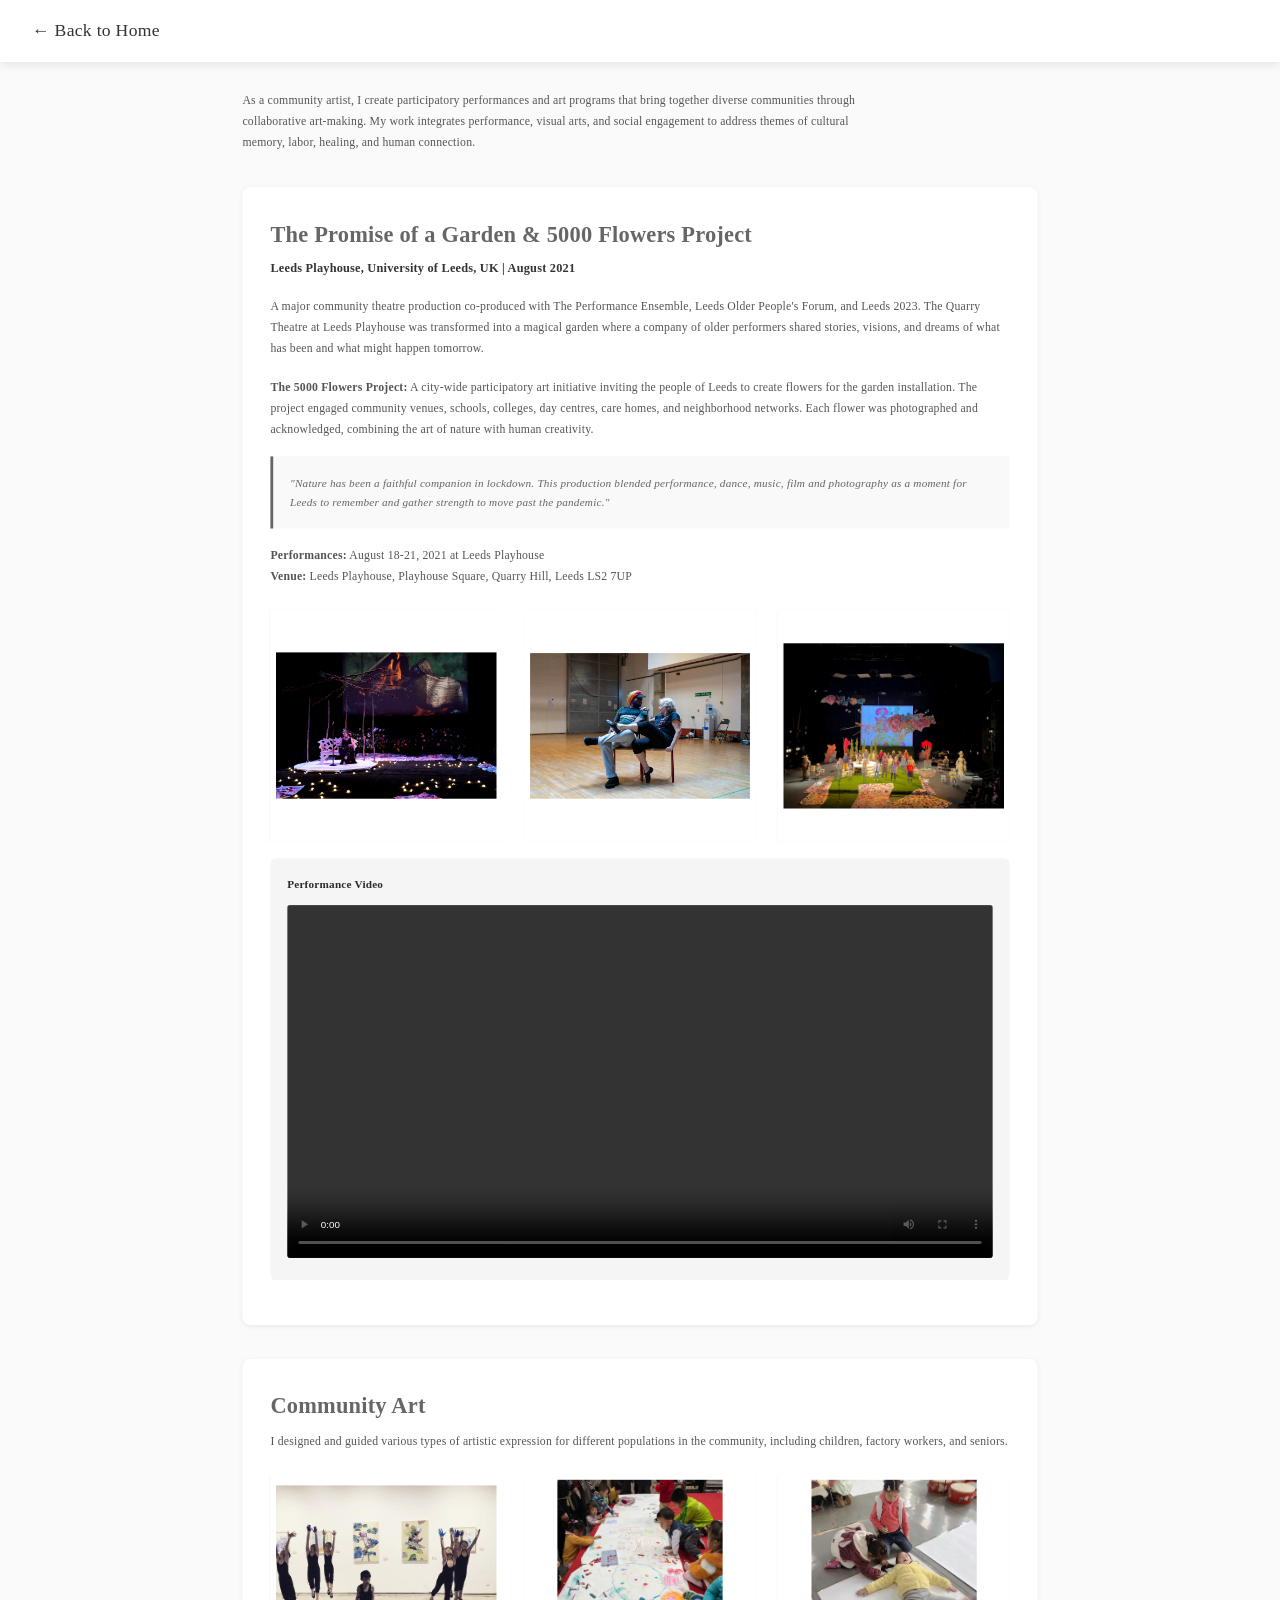
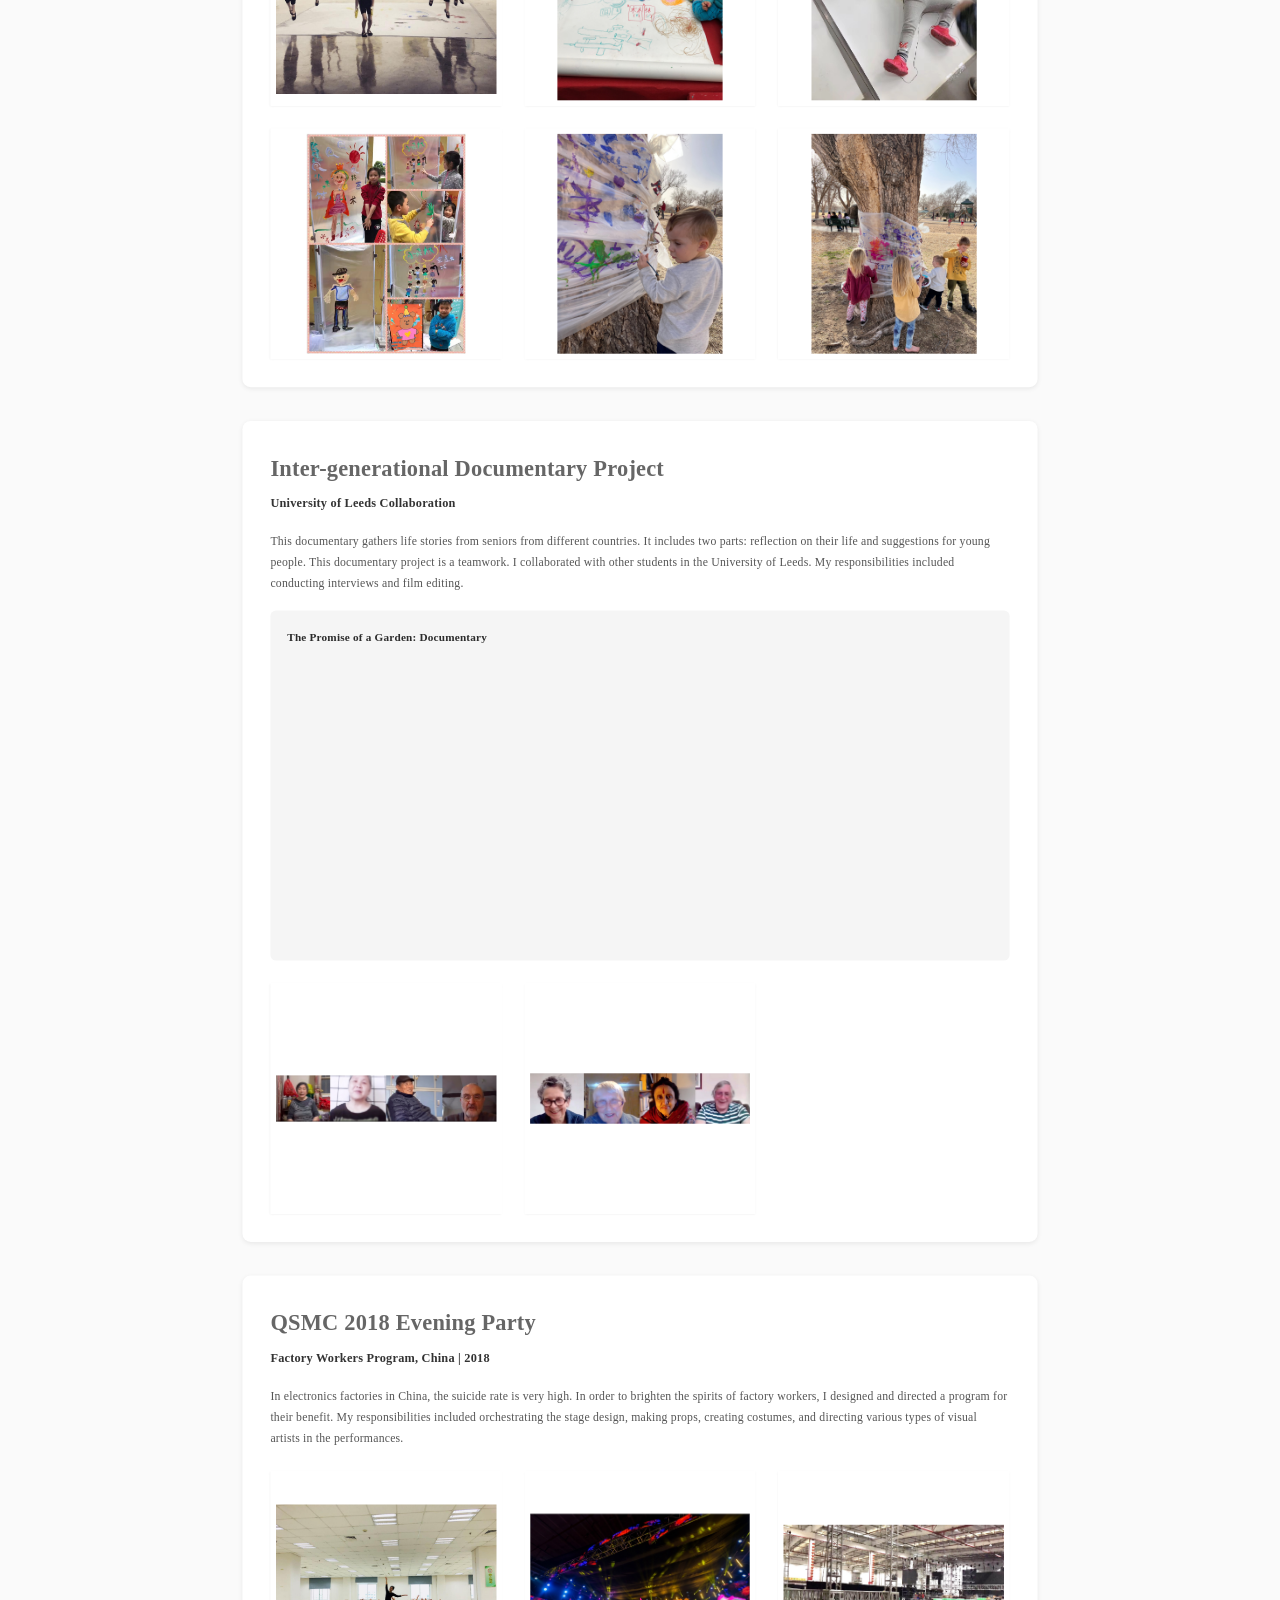
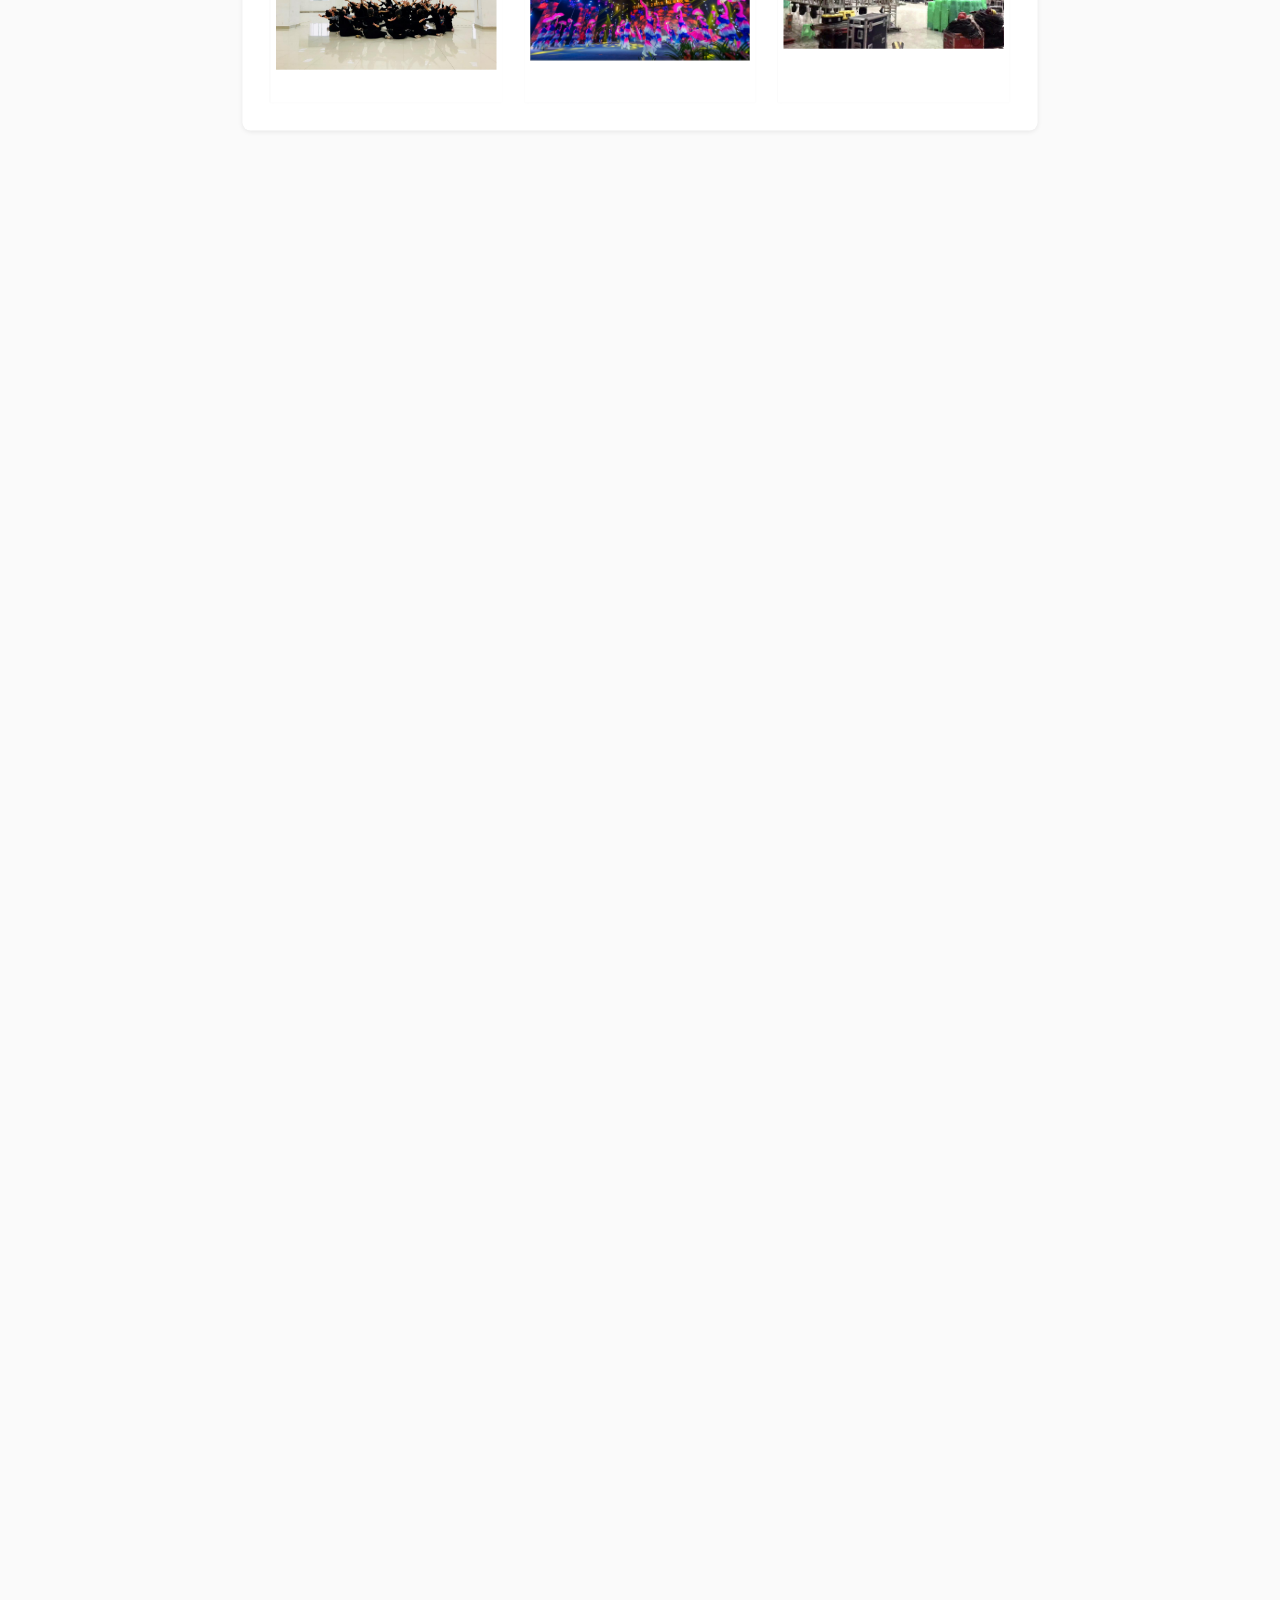
==== commit 694ca2c5: "Add SEO metadata, JSON-LD, sitemap and robots.txt Co-Authored-By: Claude Sonnet 5.5 <noreply@anthrop" ====
--- a/community-events.html
+++ b/community-events.html
@@ -2,8 +2,11 @@
 <html lang="en">
 <head>
     <meta charset="UTF-8">
-    <meta name="viewport" content="width=device-width, initial-scale=1.0">
+    <meta name="viewport" content="width=device-width, initial-scale=1.0, minimum-scale=1.0, maximum-scale=1.0, user-scalable=no, viewport-fit=cover">
     <title>Community Events - Haoyi Song</title>
+    <link rel="canonical" href="https://haoyisong-art.github.io/community-events.html">
+    <meta name="description" content="Community Events, part of the portfolio of Haoyi Song, artist and PhD candidate at the University of Texas at Dallas.">
+
     <link rel="stylesheet" href="styles-detail.css">
     <style>
         /* Override default styles for community events */
